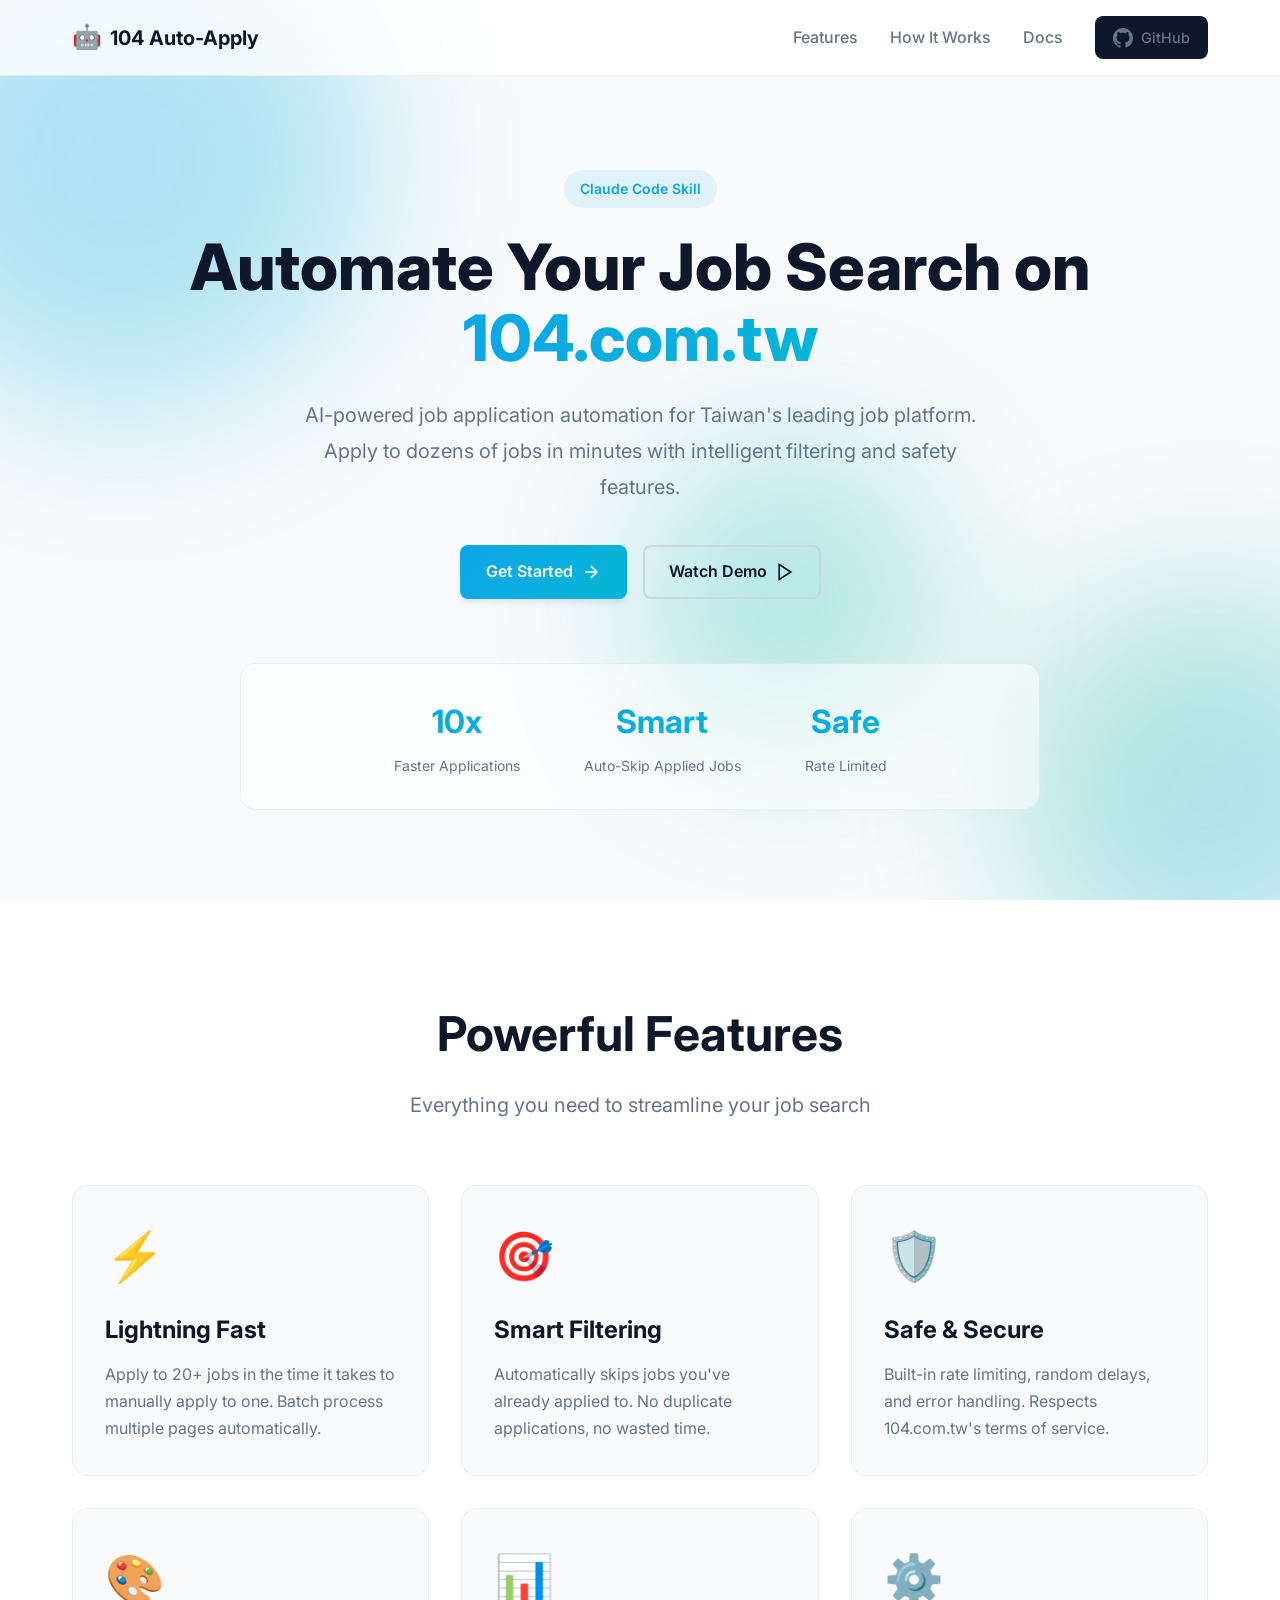
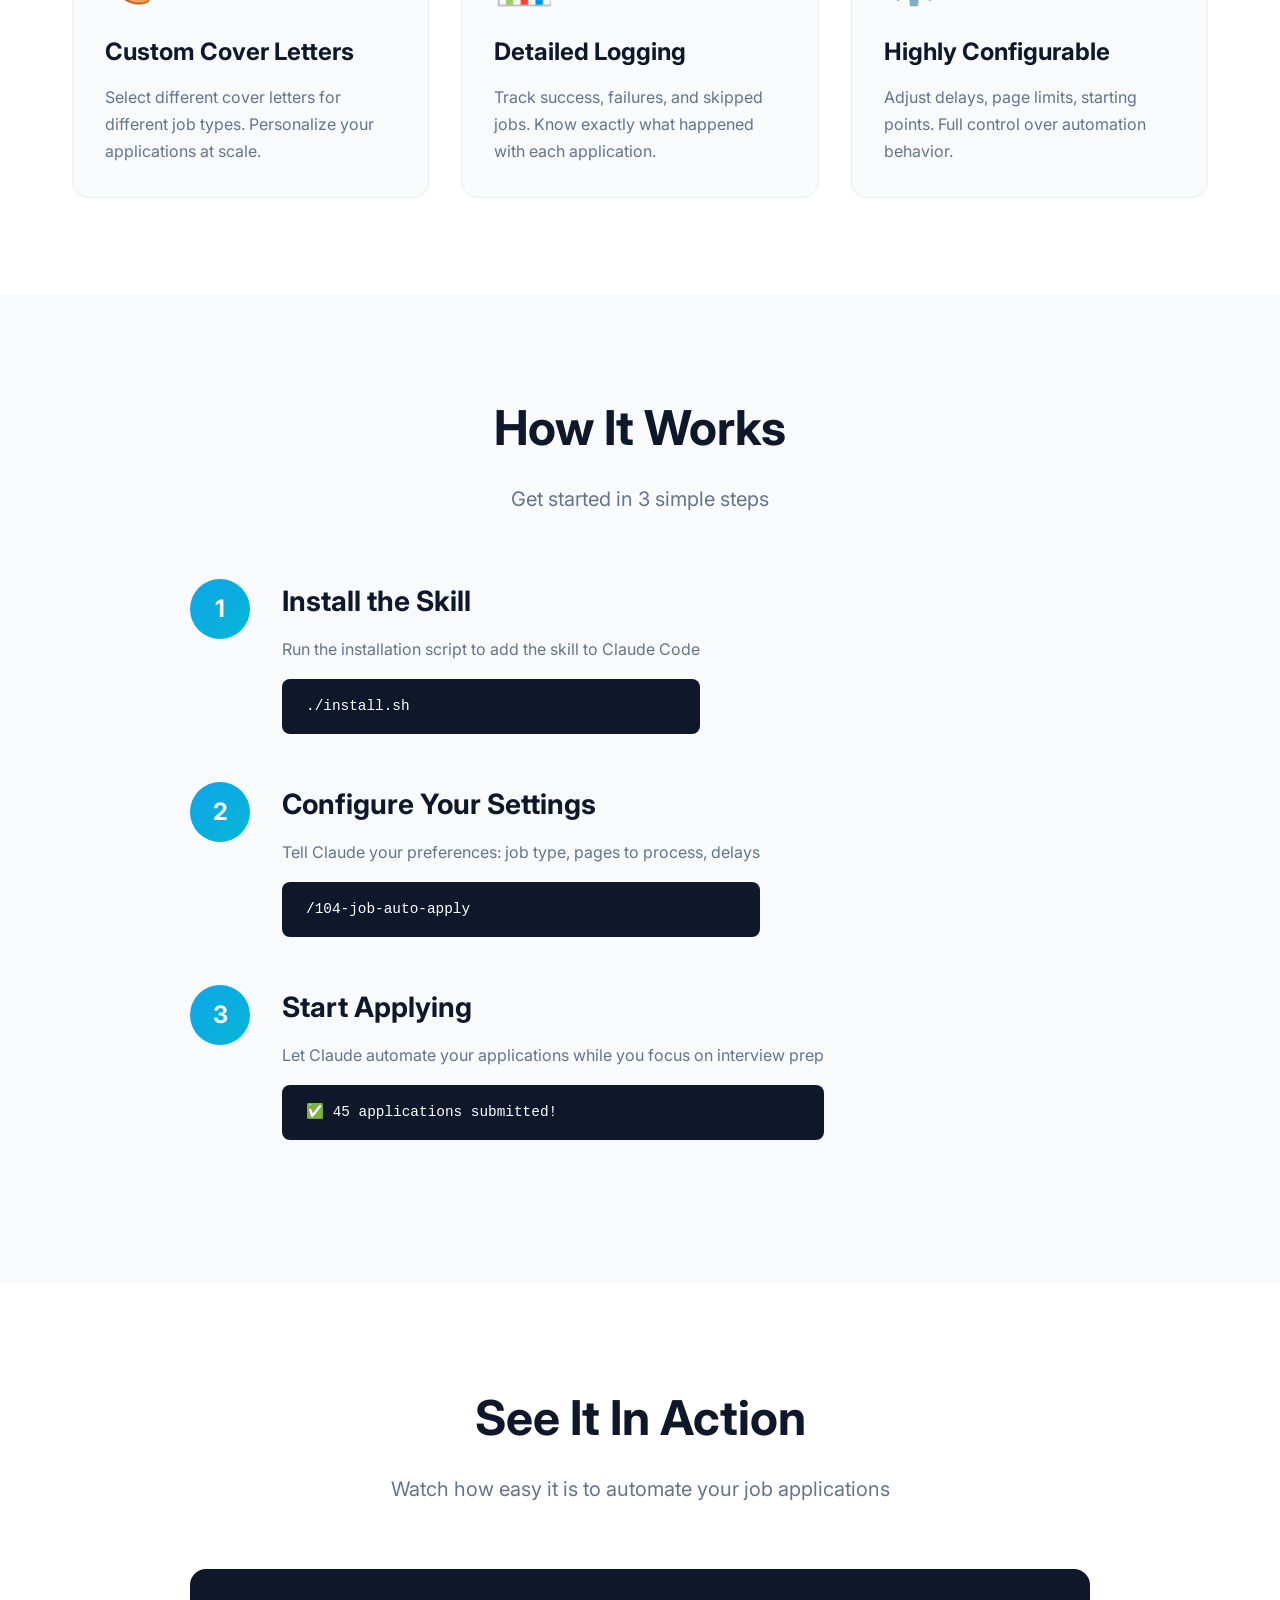
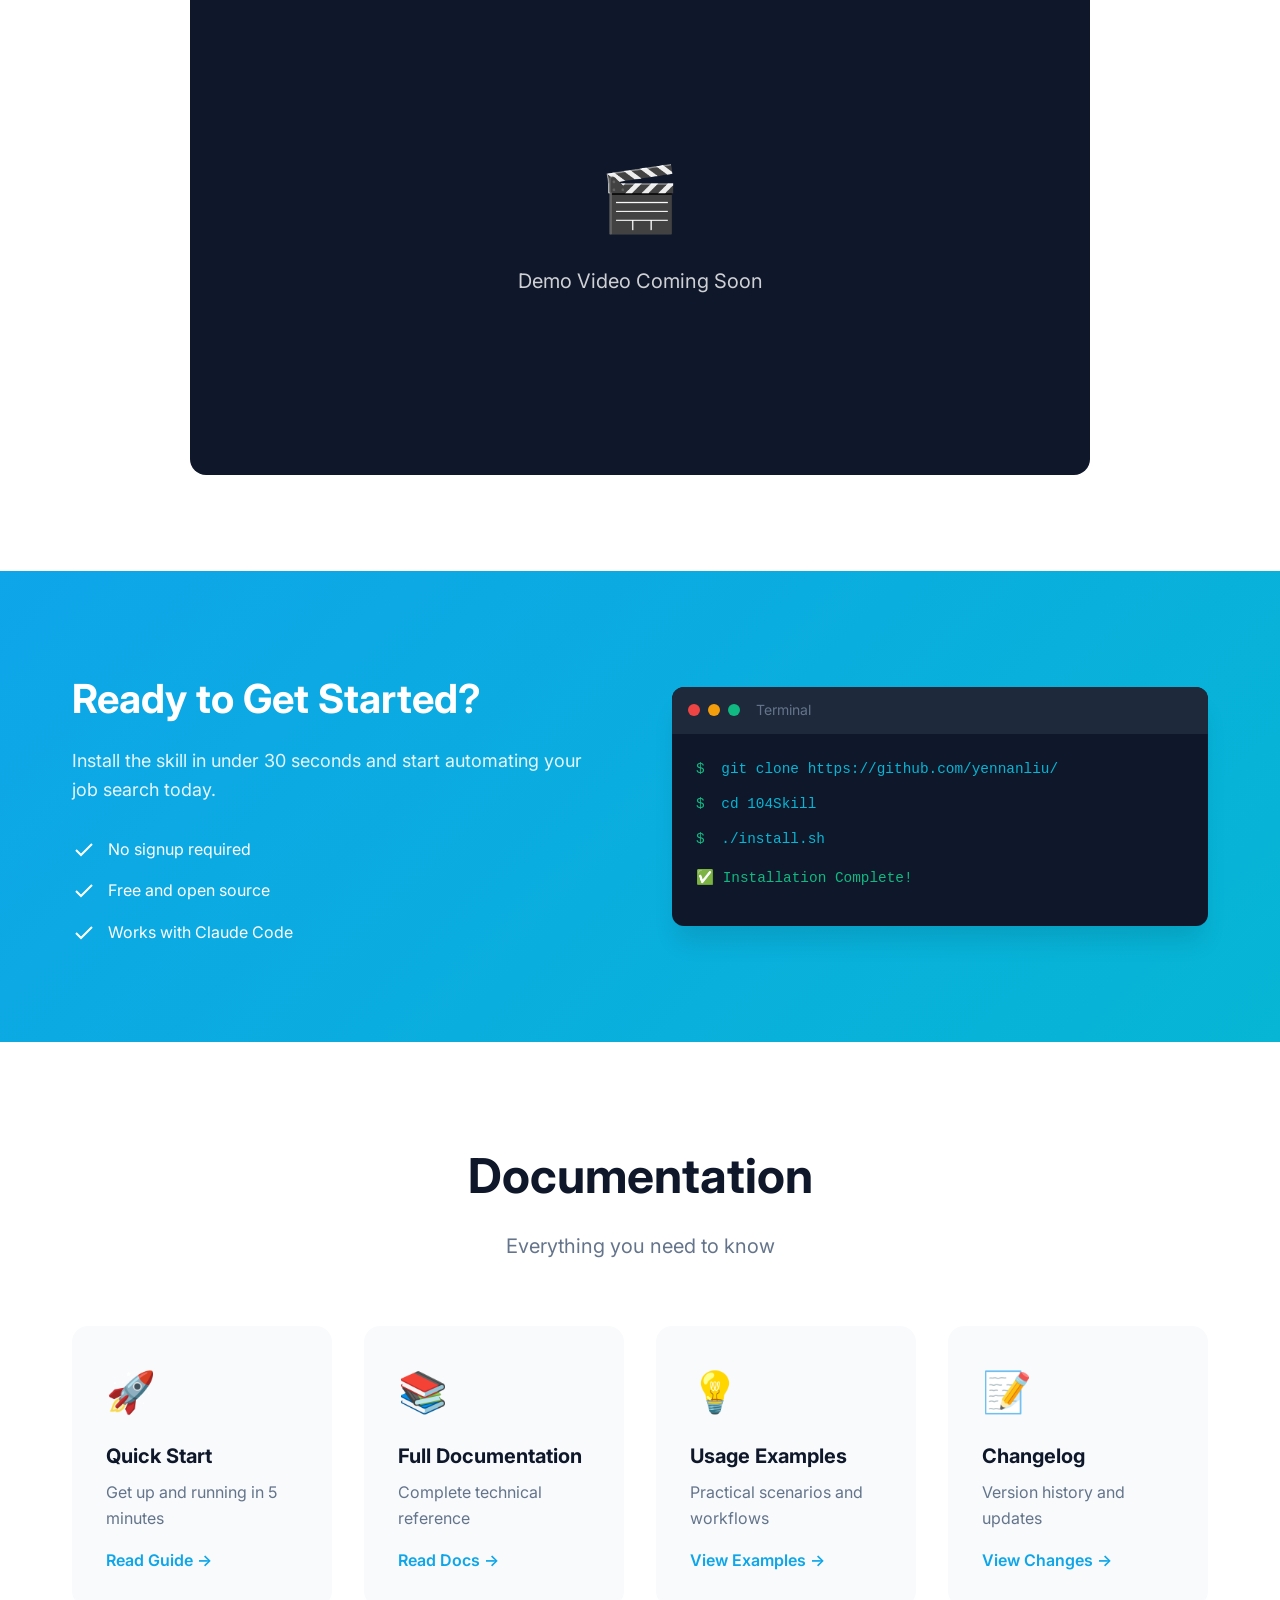
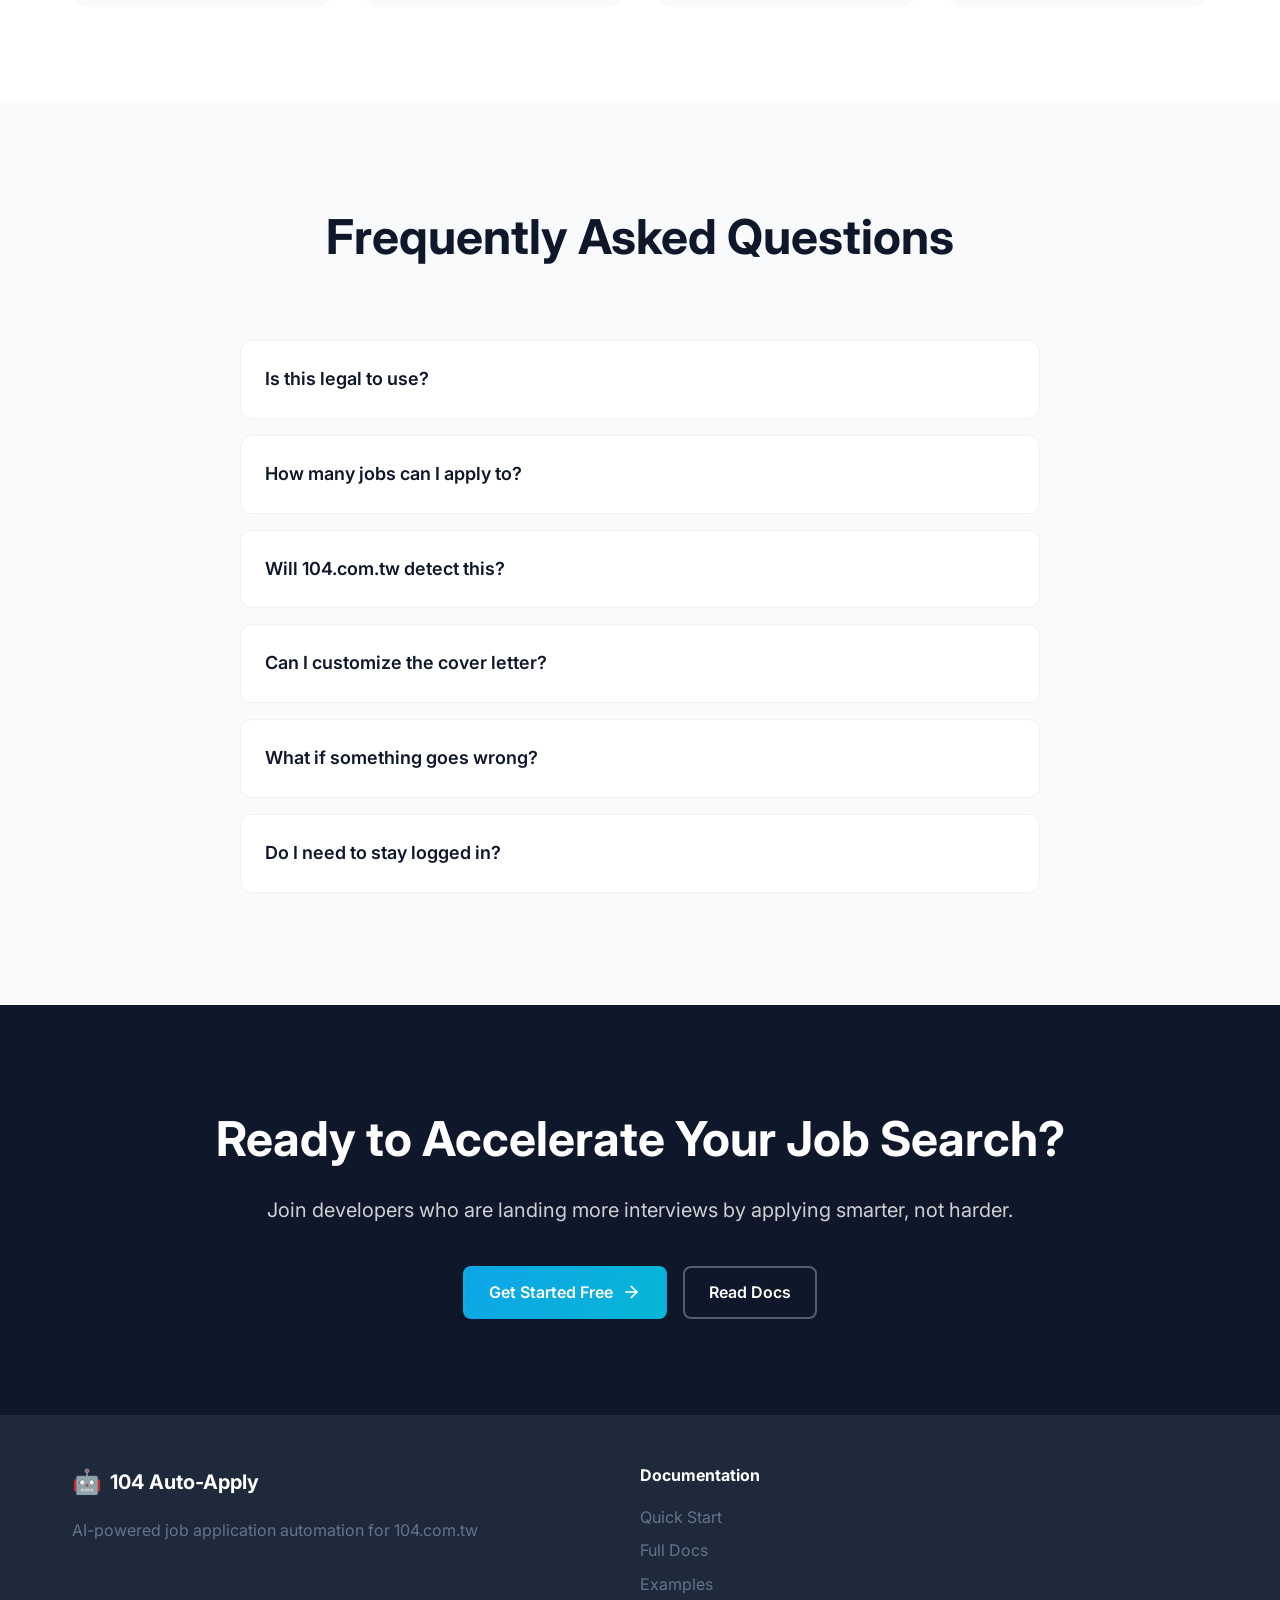
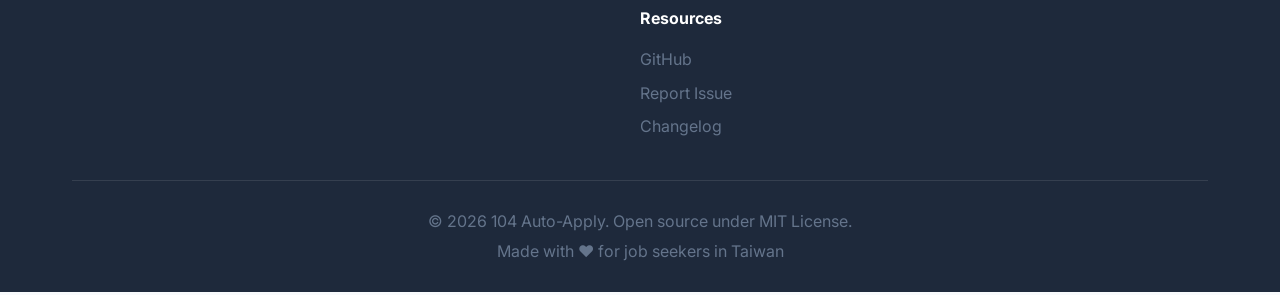
==== docs/index.html @ 990d2de6 "Add GitHub Pages site with CI/CD workflow Created modern, responsive landing page for 104Skill: - do" ====
<!DOCTYPE html>
<html lang="en">
<head>
    <meta charset="UTF-8">
    <meta name="viewport" content="width=device-width, initial-scale=1.0">
    <meta name="description" content="Automate your job applications on 104.com.tw with Claude Code AI">
    <title>104 Job Auto-Apply | Claude Code Skill</title>
    <link rel="stylesheet" href="styles.css">
    <link rel="preconnect" href="https://fonts.googleapis.com">
    <link rel="preconnect" href="https://fonts.gstatic.com" crossorigin>
    <link href="https://fonts.googleapis.com/css2?family=Inter:wght@300;400;500;600;700;800&display=swap" rel="stylesheet">
</head>
<body>
    <!-- Hero Section -->
    <header class="hero">
        <nav class="nav">
            <div class="container">
                <div class="nav-content">
                    <div class="logo">
                        <span class="logo-icon">🤖</span>
                        <span class="logo-text">104 Auto-Apply</span>
                    </div>
                    <div class="nav-links">
                        <a href="#features">Features</a>
                        <a href="#how-it-works">How It Works</a>
                        <a href="#docs">Docs</a>
                        <a href="https://github.com/yennanliu/104Skill" target="_blank" class="btn-secondary">
                            <svg width="20" height="20" viewBox="0 0 16 16" fill="currentColor">
                                <path d="M8 0C3.58 0 0 3.58 0 8c0 3.54 2.29 6.53 5.47 7.59.4.07.55-.17.55-.38 0-.19-.01-.82-.01-1.49-2.01.37-2.53-.49-2.69-.94-.09-.23-.48-.94-.82-1.13-.28-.15-.68-.52-.01-.53.63-.01 1.08.58 1.23.82.72 1.21 1.87.87 2.33.66.07-.52.28-.87.51-1.07-1.78-.2-3.64-.89-3.64-3.95 0-.87.31-1.59.82-2.15-.08-.2-.36-1.02.08-2.12 0 0 .67-.21 2.2.82.64-.18 1.32-.27 2-.27.68 0 1.36.09 2 .27 1.53-1.04 2.2-.82 2.2-.82.44 1.1.16 1.92.08 2.12.51.56.82 1.27.82 2.15 0 3.07-1.87 3.75-3.65 3.95.29.25.54.73.54 1.48 0 1.07-.01 1.93-.01 2.2 0 .21.15.46.55.38A8.013 8.013 0 0016 8c0-4.42-3.58-8-8-8z"/>
                            </svg>
                            GitHub
                        </a>
                    </div>
                </div>
            </div>
        </nav>

        <div class="container">
            <div class="hero-content">
                <div class="hero-badge">
                    <span class="badge">Claude Code Skill</span>
                </div>
                <h1 class="hero-title">
                    Automate Your Job Search on <span class="gradient-text">104.com.tw</span>
                </h1>
                <p class="hero-subtitle">
                    AI-powered job application automation for Taiwan's leading job platform.
                    Apply to dozens of jobs in minutes with intelligent filtering and safety features.
                </p>
                <div class="hero-buttons">
                    <a href="#install" class="btn-primary">
                        Get Started
                        <svg width="20" height="20" viewBox="0 0 24 24" fill="none" stroke="currentColor" stroke-width="2">
                            <path d="M5 12h14M12 5l7 7-7 7"/>
                        </svg>
                    </a>
                    <a href="#demo" class="btn-outline">
                        Watch Demo
                        <svg width="20" height="20" viewBox="0 0 24 24" fill="none" stroke="currentColor" stroke-width="2">
                            <polygon points="5 3 19 12 5 21 5 3"/>
                        </svg>
                    </a>
                </div>
                <div class="hero-stats">
                    <div class="stat">
                        <div class="stat-number">10x</div>
                        <div class="stat-label">Faster Applications</div>
                    </div>
                    <div class="stat">
                        <div class="stat-number">Smart</div>
                        <div class="stat-label">Auto-Skip Applied Jobs</div>
                    </div>
                    <div class="stat">
                        <div class="stat-number">Safe</div>
                        <div class="stat-label">Rate Limited</div>
                    </div>
                </div>
            </div>
        </div>

        <div class="hero-background">
            <div class="gradient-orb orb-1"></div>
            <div class="gradient-orb orb-2"></div>
            <div class="gradient-orb orb-3"></div>
        </div>
    </header>

    <!-- Features Section -->
    <section id="features" class="features">
        <div class="container">
            <div class="section-header">
                <h2 class="section-title">Powerful Features</h2>
                <p class="section-subtitle">Everything you need to streamline your job search</p>
            </div>

            <div class="features-grid">
                <div class="feature-card">
                    <div class="feature-icon">⚡</div>
                    <h3>Lightning Fast</h3>
                    <p>Apply to 20+ jobs in the time it takes to manually apply to one. Batch process multiple pages automatically.</p>
                </div>

                <div class="feature-card">
                    <div class="feature-icon">🎯</div>
                    <h3>Smart Filtering</h3>
                    <p>Automatically skips jobs you've already applied to. No duplicate applications, no wasted time.</p>
                </div>

                <div class="feature-card">
                    <div class="feature-icon">🛡️</div>
                    <h3>Safe & Secure</h3>
                    <p>Built-in rate limiting, random delays, and error handling. Respects 104.com.tw's terms of service.</p>
                </div>

                <div class="feature-card">
                    <div class="feature-icon">🎨</div>
                    <h3>Custom Cover Letters</h3>
                    <p>Select different cover letters for different job types. Personalize your applications at scale.</p>
                </div>

                <div class="feature-card">
                    <div class="feature-icon">📊</div>
                    <h3>Detailed Logging</h3>
                    <p>Track success, failures, and skipped jobs. Know exactly what happened with each application.</p>
                </div>

                <div class="feature-card">
                    <div class="feature-icon">⚙️</div>
                    <h3>Highly Configurable</h3>
                    <p>Adjust delays, page limits, starting points. Full control over automation behavior.</p>
                </div>
            </div>
        </div>
    </section>

    <!-- How It Works Section -->
    <section id="how-it-works" class="how-it-works">
        <div class="container">
            <div class="section-header">
                <h2 class="section-title">How It Works</h2>
                <p class="section-subtitle">Get started in 3 simple steps</p>
            </div>

            <div class="steps">
                <div class="step">
                    <div class="step-number">1</div>
                    <div class="step-content">
                        <h3>Install the Skill</h3>
                        <p>Run the installation script to add the skill to Claude Code</p>
                        <div class="code-block">
                            <code>./install.sh</code>
                        </div>
                    </div>
                </div>

                <div class="step">
                    <div class="step-number">2</div>
                    <div class="step-content">
                        <h3>Configure Your Settings</h3>
                        <p>Tell Claude your preferences: job type, pages to process, delays</p>
                        <div class="code-block">
                            <code>/104-job-auto-apply</code>
                        </div>
                    </div>
                </div>

                <div class="step">
                    <div class="step-number">3</div>
                    <div class="step-content">
                        <h3>Start Applying</h3>
                        <p>Let Claude automate your applications while you focus on interview prep</p>
                        <div class="code-block">
                            <code>✅ 45 applications submitted!</code>
                        </div>
                    </div>
                </div>
            </div>
        </div>
    </section>

    <!-- Installation Section -->
    <section id="install" class="install">
        <div class="container">
            <div class="install-content">
                <div class="install-text">
                    <h2>Ready to Get Started?</h2>
                    <p>Install the skill in under 30 seconds and start automating your job search today.</p>
                    <div class="install-features">
                        <div class="install-feature">
                            <svg width="24" height="24" viewBox="0 0 24 24" fill="none" stroke="currentColor" stroke-width="2">
                                <polyline points="20 6 9 17 4 12"/>
                            </svg>
                            <span>No signup required</span>
                        </div>
                        <div class="install-feature">
                            <svg width="24" height="24" viewBox="0 0 24 24" fill="none" stroke="currentColor" stroke-width="2">
                                <polyline points="20 6 9 17 4 12"/>
                            </svg>
                            <span>Free and open source</span>
                        </div>
                        <div class="install-feature">
                            <svg width="24" height="24" viewBox="0 0 24 24" fill="none" stroke="currentColor" stroke-width="2">
                                <polyline points="20 6 9 17 4 12"/>
                            </svg>
                            <span>Works with Claude Code</span>
                        </div>
                    </div>
                </div>
                <div class="install-code">
                    <div class="terminal">
                        <div class="terminal-header">
                            <div class="terminal-buttons">
                                <span class="terminal-button red"></span>
                                <span class="terminal-button yellow"></span>
                                <span class="terminal-button green"></span>
                            </div>
                            <div class="terminal-title">Terminal</div>
                        </div>
                        <div class="terminal-body">
                            <div class="terminal-line">
                                <span class="prompt">$</span>
                                <span class="command">git clone https://github.com/yennanliu/104Skill.git</span>
                            </div>
                            <div class="terminal-line">
                                <span class="prompt">$</span>
                                <span class="command">cd 104Skill</span>
                            </div>
                            <div class="terminal-line">
                                <span class="prompt">$</span>
                                <span class="command">./install.sh</span>
                            </div>
                            <div class="terminal-line output">
                                <span class="success">✅ Installation Complete!</span>
                            </div>
                        </div>
                    </div>
                </div>
            </div>
        </div>
    </section>

    <!-- Documentation Section -->
    <section id="docs" class="docs">
        <div class="container">
            <div class="section-header">
                <h2 class="section-title">Documentation</h2>
                <p class="section-subtitle">Everything you need to know</p>
            </div>

            <div class="docs-grid">
                <a href="https://github.com/yennanliu/104Skill/blob/main/QUICKSTART.md" class="doc-card" target="_blank">
                    <div class="doc-icon">🚀</div>
                    <h3>Quick Start</h3>
                    <p>Get up and running in 5 minutes</p>
                    <span class="doc-link">Read Guide →</span>
                </a>

                <a href="https://github.com/yennanliu/104Skill/blob/main/SKILL.md" class="doc-card" target="_blank">
                    <div class="doc-icon">📚</div>
                    <h3>Full Documentation</h3>
                    <p>Complete technical reference</p>
                    <span class="doc-link">Read Docs →</span>
                </a>

                <a href="https://github.com/yennanliu/104Skill/blob/main/USAGE_EXAMPLES.md" class="doc-card" target="_blank">
                    <div class="doc-icon">💡</div>
                    <h3>Usage Examples</h3>
                    <p>Practical scenarios and workflows</p>
                    <span class="doc-link">View Examples →</span>
                </a>

                <a href="https://github.com/yennanliu/104Skill/blob/main/CHANGELOG.md" class="doc-card" target="_blank">
                    <div class="doc-icon">📝</div>
                    <h3>Changelog</h3>
                    <p>Version history and updates</p>
                    <span class="doc-link">View Changes →</span>
                </a>
            </div>
        </div>
    </section>

    <!-- FAQ Section -->
    <section class="faq">
        <div class="container">
            <div class="section-header">
                <h2 class="section-title">Frequently Asked Questions</h2>
            </div>

            <div class="faq-list">
                <details class="faq-item">
                    <summary>Is this legal to use?</summary>
                    <p>Yes! This tool is for personal productivity and educational purposes. Always use it responsibly and only apply to jobs you're genuinely interested in and qualified for.</p>
                </details>

                <details class="faq-item">
                    <summary>How many jobs can I apply to?</summary>
                    <p>We recommend applying to 10-20 jobs per session. Quality is more important than quantity. The skill includes safety features like rate limiting and delays.</p>
                </details>

                <details class="faq-item">
                    <summary>Will 104.com.tw detect this?</summary>
                    <p>The skill uses random delays (2-4 seconds by default) and respects rate limits. It mimics human behavior to avoid detection. However, always use responsibly.</p>
                </details>

                <details class="faq-item">
                    <summary>Can I customize the cover letter?</summary>
                    <p>Yes! You can specify different cover letters for different job types. Just configure the coverLetter option when running the skill.</p>
                </details>

                <details class="faq-item">
                    <summary>What if something goes wrong?</summary>
                    <p>The skill has built-in error handling. If a job application fails, it logs the error and continues with the next job. You can review the logs to see what happened.</p>
                </details>

                <details class="faq-item">
                    <summary>Do I need to stay logged in?</summary>
                    <p>Yes, you need to be logged in to 104.com.tw before running the automation. Keep your browser open during the process.</p>
                </details>
            </div>
        </div>
    </section>

    <!-- CTA Section -->
    <section class="cta">
        <div class="container">
            <div class="cta-content">
                <h2>Ready to Accelerate Your Job Search?</h2>
                <p>Join developers who are landing more interviews by applying smarter, not harder.</p>
                <div class="cta-buttons">
                    <a href="https://github.com/yennanliu/104Skill" class="btn-primary">
                        Get Started Free
                        <svg width="20" height="20" viewBox="0 0 24 24" fill="none" stroke="currentColor" stroke-width="2">
                            <path d="M5 12h14M12 5l7 7-7 7"/>
                        </svg>
                    </a>
                    <a href="https://github.com/yennanliu/104Skill/blob/main/QUICKSTART.md" class="btn-outline-light">
                        Read Docs
                    </a>
                </div>
            </div>
        </div>
    </section>

    <!-- Footer -->
    <footer class="footer">
        <div class="container">
            <div class="footer-content">
                <div class="footer-left">
                    <div class="footer-logo">
                        <span class="logo-icon">🤖</span>
                        <span class="logo-text">104 Auto-Apply</span>
                    </div>
                    <p class="footer-description">
                        AI-powered job application automation for 104.com.tw
                    </p>
                </div>
                <div class="footer-links">
                    <div class="footer-column">
                        <h4>Documentation</h4>
                        <a href="https://github.com/yennanliu/104Skill/blob/main/QUICKSTART.md">Quick Start</a>
                        <a href="https://github.com/yennanliu/104Skill/blob/main/SKILL.md">Full Docs</a>
                        <a href="https://github.com/yennanliu/104Skill/blob/main/USAGE_EXAMPLES.md">Examples</a>
                    </div>
                    <div class="footer-column">
                        <h4>Resources</h4>
                        <a href="https://github.com/yennanliu/104Skill">GitHub</a>
                        <a href="https://github.com/yennanliu/104Skill/issues">Report Issue</a>
                        <a href="https://github.com/yennanliu/104Skill/blob/main/CHANGELOG.md">Changelog</a>
                    </div>
                </div>
            </div>
            <div class="footer-bottom">
                <p>&copy; 2026 104 Auto-Apply. Open source under MIT License.</p>
                <p>Made with ❤️ for job seekers in Taiwan</p>
            </div>
        </div>
    </footer>

    <script src="script.js"></script>
</body>
</html>
---- docs/styles.css ----
/* Reset and Base Styles */
* {
    margin: 0;
    padding: 0;
    box-sizing: border-box;
}

:root {
    /* Modern Color Palette - Blue/Green/Teal (NO PURPLE) */
    --primary: #0EA5E9;
    --primary-dark: #0284C7;
    --secondary: #10B981;
    --accent: #06B6D4;
    --dark: #0F172A;
    --dark-lighter: #1E293B;
    --gray: #64748B;
    --gray-light: #CBD5E1;
    --white: #FFFFFF;
    --background: #F8FAFC;

    /* Gradients */
    --gradient-primary: linear-gradient(135deg, #0EA5E9 0%, #06B6D4 100%);
    --gradient-secondary: linear-gradient(135deg, #10B981 0%, #0EA5E9 100%);
    --gradient-accent: linear-gradient(135deg, #06B6D4 0%, #10B981 100%);

    /* Shadows */
    --shadow-sm: 0 1px 2px 0 rgba(0, 0, 0, 0.05);
    --shadow-md: 0 4px 6px -1px rgba(0, 0, 0, 0.1);
    --shadow-lg: 0 10px 15px -3px rgba(0, 0, 0, 0.1);
    --shadow-xl: 0 20px 25px -5px rgba(0, 0, 0, 0.1);

    /* Typography */
    --font-primary: 'Inter', -apple-system, BlinkMacSystemFont, 'Segoe UI', sans-serif;
}

body {
    font-family: var(--font-primary);
    background: var(--background);
    color: var(--dark);
    line-height: 1.6;
    overflow-x: hidden;
}

.container {
    max-width: 1200px;
    margin: 0 auto;
    padding: 0 2rem;
}

/* Navigation */
.nav {
    position: fixed;
    top: 0;
    left: 0;
    right: 0;
    z-index: 1000;
    background: rgba(255, 255, 255, 0.8);
    backdrop-filter: blur(10px);
    border-bottom: 1px solid rgba(0, 0, 0, 0.05);
    transition: all 0.3s ease;
}

.nav-content {
    display: flex;
    justify-content: space-between;
    align-items: center;
    padding: 1rem 0;
}

.logo {
    display: flex;
    align-items: center;
    gap: 0.5rem;
    font-weight: 700;
    font-size: 1.25rem;
    color: var(--dark);
}

.logo-icon {
    font-size: 1.5rem;
}

.nav-links {
    display: flex;
    gap: 2rem;
    align-items: center;
}

.nav-links a {
    text-decoration: none;
    color: var(--gray);
    font-weight: 500;
    transition: color 0.3s ease;
}

.nav-links a:hover {
    color: var(--primary);
}

/* Buttons */
.btn-primary,
.btn-secondary,
.btn-outline,
.btn-outline-light {
    display: inline-flex;
    align-items: center;
    gap: 0.5rem;
    padding: 0.75rem 1.5rem;
    border-radius: 0.5rem;
    font-weight: 600;
    text-decoration: none;
    transition: all 0.3s ease;
    cursor: pointer;
    border: 2px solid transparent;
}

.btn-primary {
    background: var(--gradient-primary);
    color: var(--white);
    box-shadow: var(--shadow-md);
}

.btn-primary:hover {
    transform: translateY(-2px);
    box-shadow: var(--shadow-lg);
}

.btn-secondary {
    background: var(--dark);
    color: var(--white);
    font-size: 0.9rem;
    padding: 0.5rem 1rem;
}

.btn-secondary:hover {
    background: var(--dark-lighter);
}

.btn-outline {
    background: transparent;
    color: var(--dark);
    border: 2px solid var(--gray-light);
}

.btn-outline:hover {
    background: var(--dark);
    color: var(--white);
    border-color: var(--dark);
}

.btn-outline-light {
    background: transparent;
    color: var(--white);
    border: 2px solid rgba(255, 255, 255, 0.3);
}

.btn-outline-light:hover {
    background: var(--white);
    color: var(--primary);
    border-color: var(--white);
}

/* Hero Section */
.hero {
    position: relative;
    min-height: 100vh;
    display: flex;
    flex-direction: column;
    justify-content: center;
    padding-top: 5rem;
    overflow: hidden;
}

.hero-content {
    position: relative;
    z-index: 10;
    text-align: center;
    padding: 4rem 0;
}

.hero-badge {
    margin-bottom: 1.5rem;
}

.badge {
    display: inline-block;
    padding: 0.5rem 1rem;
    background: rgba(14, 165, 233, 0.1);
    color: var(--primary);
    border-radius: 2rem;
    font-size: 0.875rem;
    font-weight: 600;
}

.hero-title {
    font-size: 4rem;
    font-weight: 800;
    line-height: 1.1;
    margin-bottom: 1.5rem;
    color: var(--dark);
}

.gradient-text {
    background: var(--gradient-primary);
    -webkit-background-clip: text;
    -webkit-text-fill-color: transparent;
    background-clip: text;
}

.hero-subtitle {
    font-size: 1.25rem;
    color: var(--gray);
    max-width: 700px;
    margin: 0 auto 2.5rem;
    line-height: 1.8;
}

.hero-buttons {
    display: flex;
    gap: 1rem;
    justify-content: center;
    margin-bottom: 4rem;
}

.hero-stats {
    display: flex;
    gap: 4rem;
    justify-content: center;
    padding: 2rem;
    background: rgba(255, 255, 255, 0.5);
    backdrop-filter: blur(10px);
    border-radius: 1rem;
    border: 1px solid rgba(0, 0, 0, 0.05);
    max-width: 800px;
    margin: 0 auto;
}

.stat {
    text-align: center;
}

.stat-number {
    font-size: 2rem;
    font-weight: 700;
    background: var(--gradient-primary);
    -webkit-background-clip: text;
    -webkit-text-fill-color: transparent;
    background-clip: text;
}

.stat-label {
    font-size: 0.875rem;
    color: var(--gray);
    margin-top: 0.5rem;
}

/* Animated Background */
.hero-background {
    position: absolute;
    top: 0;
    left: 0;
    right: 0;
    bottom: 0;
    overflow: hidden;
    z-index: 0;
}

.gradient-orb {
    position: absolute;
    border-radius: 50%;
    filter: blur(80px);
    opacity: 0.3;
    animation: float 20s infinite ease-in-out;
}

.orb-1 {
    width: 500px;
    height: 500px;
    background: var(--gradient-primary);
    top: -10%;
    left: -10%;
    animation-delay: 0s;
}

.orb-2 {
    width: 400px;
    height: 400px;
    background: var(--gradient-secondary);
    bottom: -10%;
    right: -10%;
    animation-delay: -7s;
}

.orb-3 {
    width: 300px;
    height: 300px;
    background: var(--gradient-accent);
    top: 50%;
    left: 50%;
    animation-delay: -14s;
}

@keyframes float {
    0%, 100% {
        transform: translate(0, 0) scale(1);
    }
    33% {
        transform: translate(30px, -30px) scale(1.1);
    }
    66% {
        transform: translate(-20px, 20px) scale(0.9);
    }
}

/* Section Styles */
section {
    padding: 6rem 0;
}

.section-header {
    text-align: center;
    margin-bottom: 4rem;
}

.section-title {
    font-size: 3rem;
    font-weight: 700;
    margin-bottom: 1rem;
    color: var(--dark);
}

.section-subtitle {
    font-size: 1.25rem;
    color: var(--gray);
}

/* Features Section */
.features {
    background: var(--white);
}

.features-grid {
    display: grid;
    grid-template-columns: repeat(auto-fit, minmax(300px, 1fr));
    gap: 2rem;
}

.feature-card {
    padding: 2rem;
    background: var(--background);
    border-radius: 1rem;
    border: 1px solid rgba(0, 0, 0, 0.05);
    transition: all 0.3s ease;
}

.feature-card:hover {
    transform: translateY(-5px);
    box-shadow: var(--shadow-lg);
    border-color: var(--primary);
}

.feature-icon {
    font-size: 3rem;
    margin-bottom: 1rem;
}

.feature-card h3 {
    font-size: 1.5rem;
    margin-bottom: 0.75rem;
    color: var(--dark);
}

.feature-card p {
    color: var(--gray);
    line-height: 1.7;
}

/* How It Works Section */
.steps {
    max-width: 900px;
    margin: 0 auto;
}

.step {
    display: flex;
    gap: 2rem;
    margin-bottom: 3rem;
    align-items: flex-start;
}

.step-number {
    flex-shrink: 0;
    width: 60px;
    height: 60px;
    background: var(--gradient-primary);
    color: var(--white);
    border-radius: 50%;
    display: flex;
    align-items: center;
    justify-content: center;
    font-size: 1.5rem;
    font-weight: 700;
}

.step-content h3 {
    font-size: 1.75rem;
    margin-bottom: 0.75rem;
    color: var(--dark);
}

.step-content p {
    color: var(--gray);
    margin-bottom: 1rem;
    line-height: 1.7;
}

.code-block {
    background: var(--dark);
    color: var(--white);
    padding: 1rem 1.5rem;
    border-radius: 0.5rem;
    font-family: 'Monaco', 'Courier New', monospace;
    font-size: 0.9rem;
}

/* Installation Section */
.install {
    background: var(--gradient-primary);
    color: var(--white);
}

.install-content {
    display: grid;
    grid-template-columns: 1fr 1fr;
    gap: 4rem;
    align-items: center;
}

.install-text h2 {
    font-size: 2.5rem;
    margin-bottom: 1rem;
}

.install-text p {
    font-size: 1.125rem;
    opacity: 0.9;
    margin-bottom: 2rem;
}

.install-features {
    display: flex;
    flex-direction: column;
    gap: 1rem;
}

.install-feature {
    display: flex;
    align-items: center;
    gap: 0.75rem;
}

.install-feature svg {
    flex-shrink: 0;
}

/* Terminal */
.terminal {
    background: var(--dark);
    border-radius: 0.75rem;
    overflow: hidden;
    box-shadow: var(--shadow-xl);
}

.terminal-header {
    background: var(--dark-lighter);
    padding: 0.75rem 1rem;
    display: flex;
    align-items: center;
    gap: 1rem;
}

.terminal-buttons {
    display: flex;
    gap: 0.5rem;
}

.terminal-button {
    width: 12px;
    height: 12px;
    border-radius: 50%;
}

.terminal-button.red {
    background: #EF4444;
}

.terminal-button.yellow {
    background: #F59E0B;
}

.terminal-button.green {
    background: #10B981;
}

.terminal-title {
    font-size: 0.875rem;
    color: var(--gray);
}

.terminal-body {
    padding: 1.5rem;
    font-family: 'Monaco', 'Courier New', monospace;
    font-size: 0.9rem;
}

.terminal-line {
    margin-bottom: 0.75rem;
    color: var(--white);
}

.prompt {
    color: var(--secondary);
    margin-right: 0.5rem;
}

.command {
    color: var(--accent);
}

.output {
    margin-top: 1rem;
}

.success {
    color: var(--secondary);
}

/* Documentation Section */
.docs {
    background: var(--white);
}

.docs-grid {
    display: grid;
    grid-template-columns: repeat(auto-fit, minmax(250px, 1fr));
    gap: 2rem;
}

.doc-card {
    padding: 2rem;
    background: var(--background);
    border-radius: 1rem;
    border: 2px solid transparent;
    text-decoration: none;
    transition: all 0.3s ease;
    display: block;
}

.doc-card:hover {
    border-color: var(--primary);
    transform: translateY(-5px);
    box-shadow: var(--shadow-lg);
}

.doc-icon {
    font-size: 2.5rem;
    margin-bottom: 1rem;
}

.doc-card h3 {
    font-size: 1.25rem;
    color: var(--dark);
    margin-bottom: 0.5rem;
}

.doc-card p {
    color: var(--gray);
    margin-bottom: 1rem;
}

.doc-link {
    color: var(--primary);
    font-weight: 600;
}

/* FAQ Section */
.faq-list {
    max-width: 800px;
    margin: 0 auto;
}

.faq-item {
    background: var(--white);
    border: 1px solid rgba(0, 0, 0, 0.05);
    border-radius: 0.75rem;
    margin-bottom: 1rem;
    overflow: hidden;
}

.faq-item summary {
    padding: 1.5rem;
    font-size: 1.125rem;
    font-weight: 600;
    cursor: pointer;
    list-style: none;
    transition: background 0.3s ease;
}

.faq-item summary:hover {
    background: var(--background);
}

.faq-item summary::-webkit-details-marker {
    display: none;
}

.faq-item p {
    padding: 0 1.5rem 1.5rem;
    color: var(--gray);
    line-height: 1.7;
}

/* CTA Section */
.cta {
    background: var(--dark);
    color: var(--white);
    text-align: center;
}

.cta-content h2 {
    font-size: 3rem;
    margin-bottom: 1rem;
}

.cta-content p {
    font-size: 1.25rem;
    opacity: 0.8;
    margin-bottom: 2.5rem;
}

.cta-buttons {
    display: flex;
    gap: 1rem;
    justify-content: center;
}

/* Footer */
.footer {
    background: var(--dark-lighter);
    color: var(--white);
    padding: 3rem 0 1.5rem;
}

.footer-content {
    display: grid;
    grid-template-columns: 2fr 1fr 1fr;
    gap: 4rem;
    margin-bottom: 2rem;
}

.footer-logo {
    display: flex;
    align-items: center;
    gap: 0.5rem;
    font-weight: 700;
    font-size: 1.25rem;
    margin-bottom: 1rem;
}

.footer-description {
    color: var(--gray);
}

.footer-column h4 {
    margin-bottom: 1rem;
    font-size: 1rem;
}

.footer-column a {
    display: block;
    color: var(--gray);
    text-decoration: none;
    margin-bottom: 0.5rem;
    transition: color 0.3s ease;
}

.footer-column a:hover {
    color: var(--white);
}

.footer-bottom {
    border-top: 1px solid rgba(255, 255, 255, 0.1);
    padding-top: 1.5rem;
    text-align: center;
    color: var(--gray);
}

.footer-bottom p {
    margin: 0.25rem 0;
}

/* Responsive Design */
@media (max-width: 768px) {
    .hero-title {
        font-size: 2.5rem;
    }

    .hero-subtitle {
        font-size: 1rem;
    }

    .hero-buttons {
        flex-direction: column;
    }

    .hero-stats {
        flex-direction: column;
        gap: 2rem;
    }

    .nav-links {
        display: none;
    }

    .install-content {
        grid-template-columns: 1fr;
    }

    .footer-content {
        grid-template-columns: 1fr;
        gap: 2rem;
    }

    .section-title {
        font-size: 2rem;
    }

    .cta-content h2 {
        font-size: 2rem;
    }

    .cta-buttons {
        flex-direction: column;
    }
}
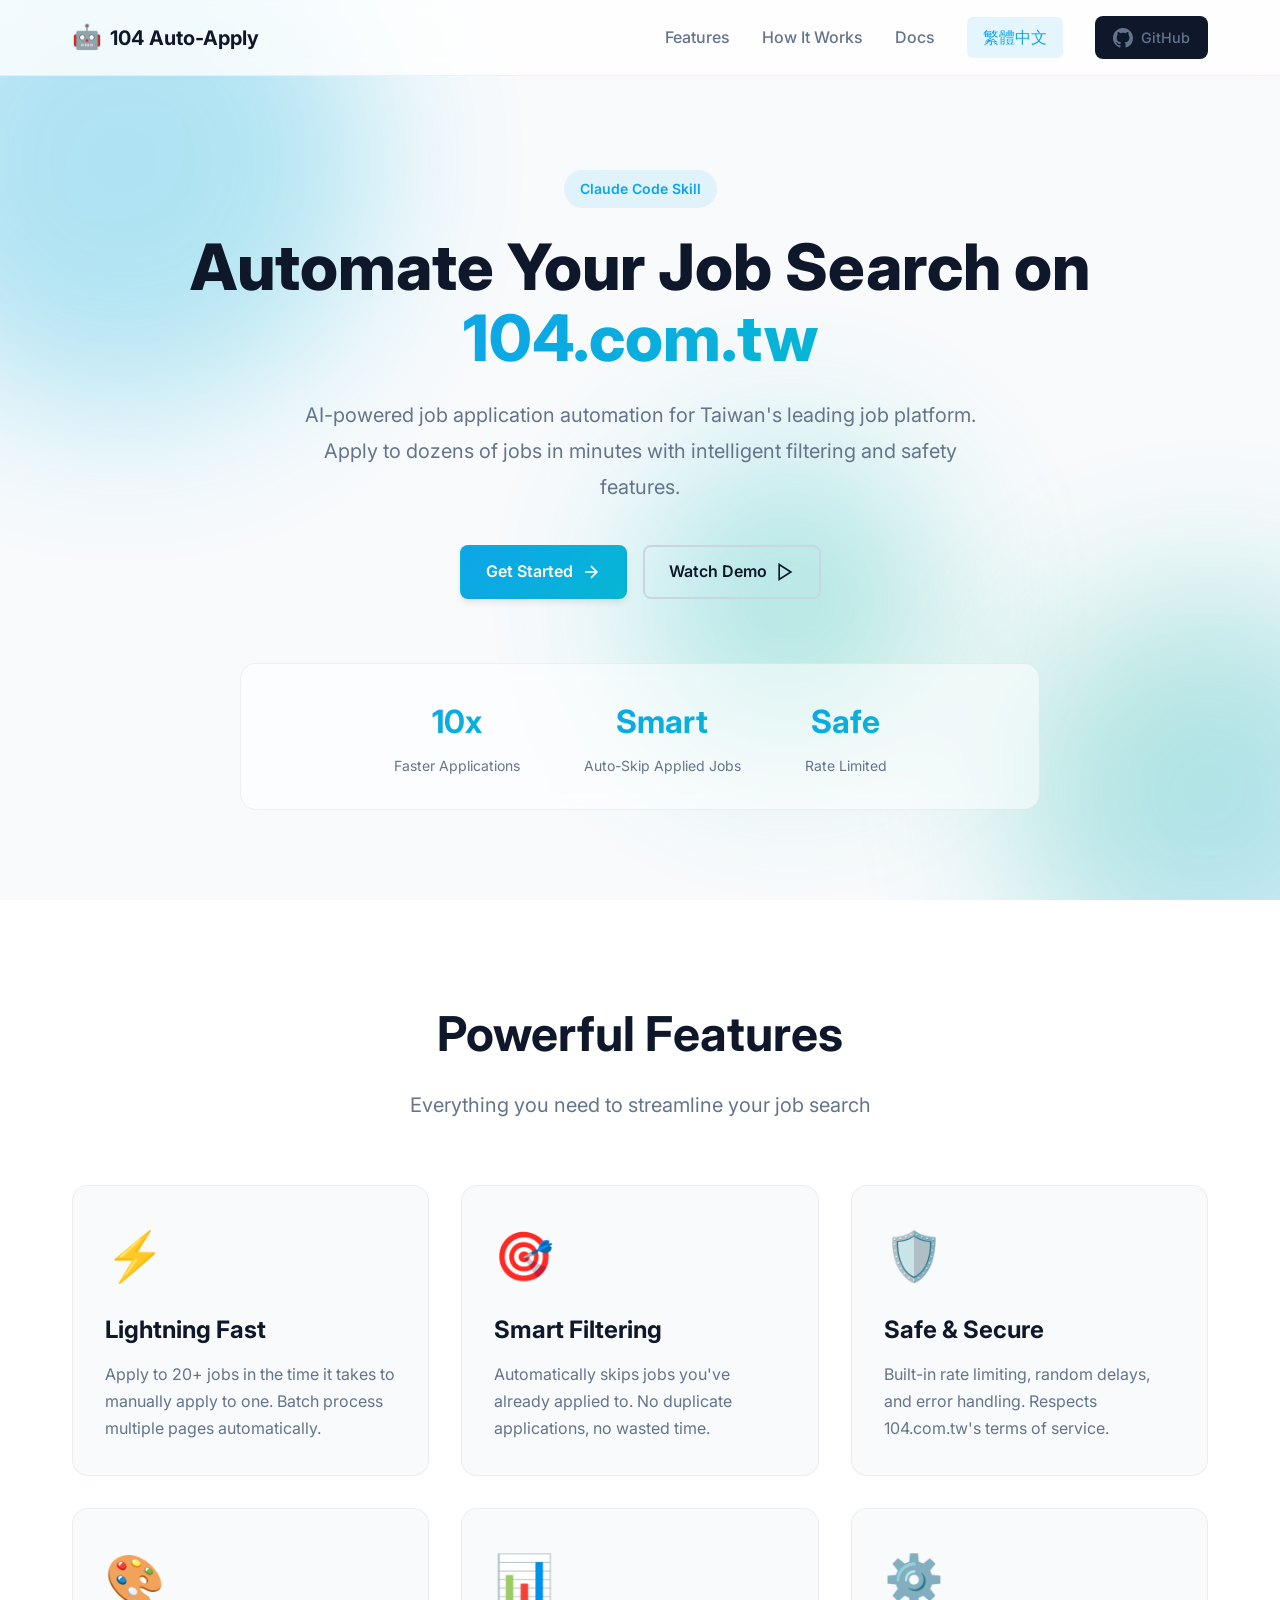
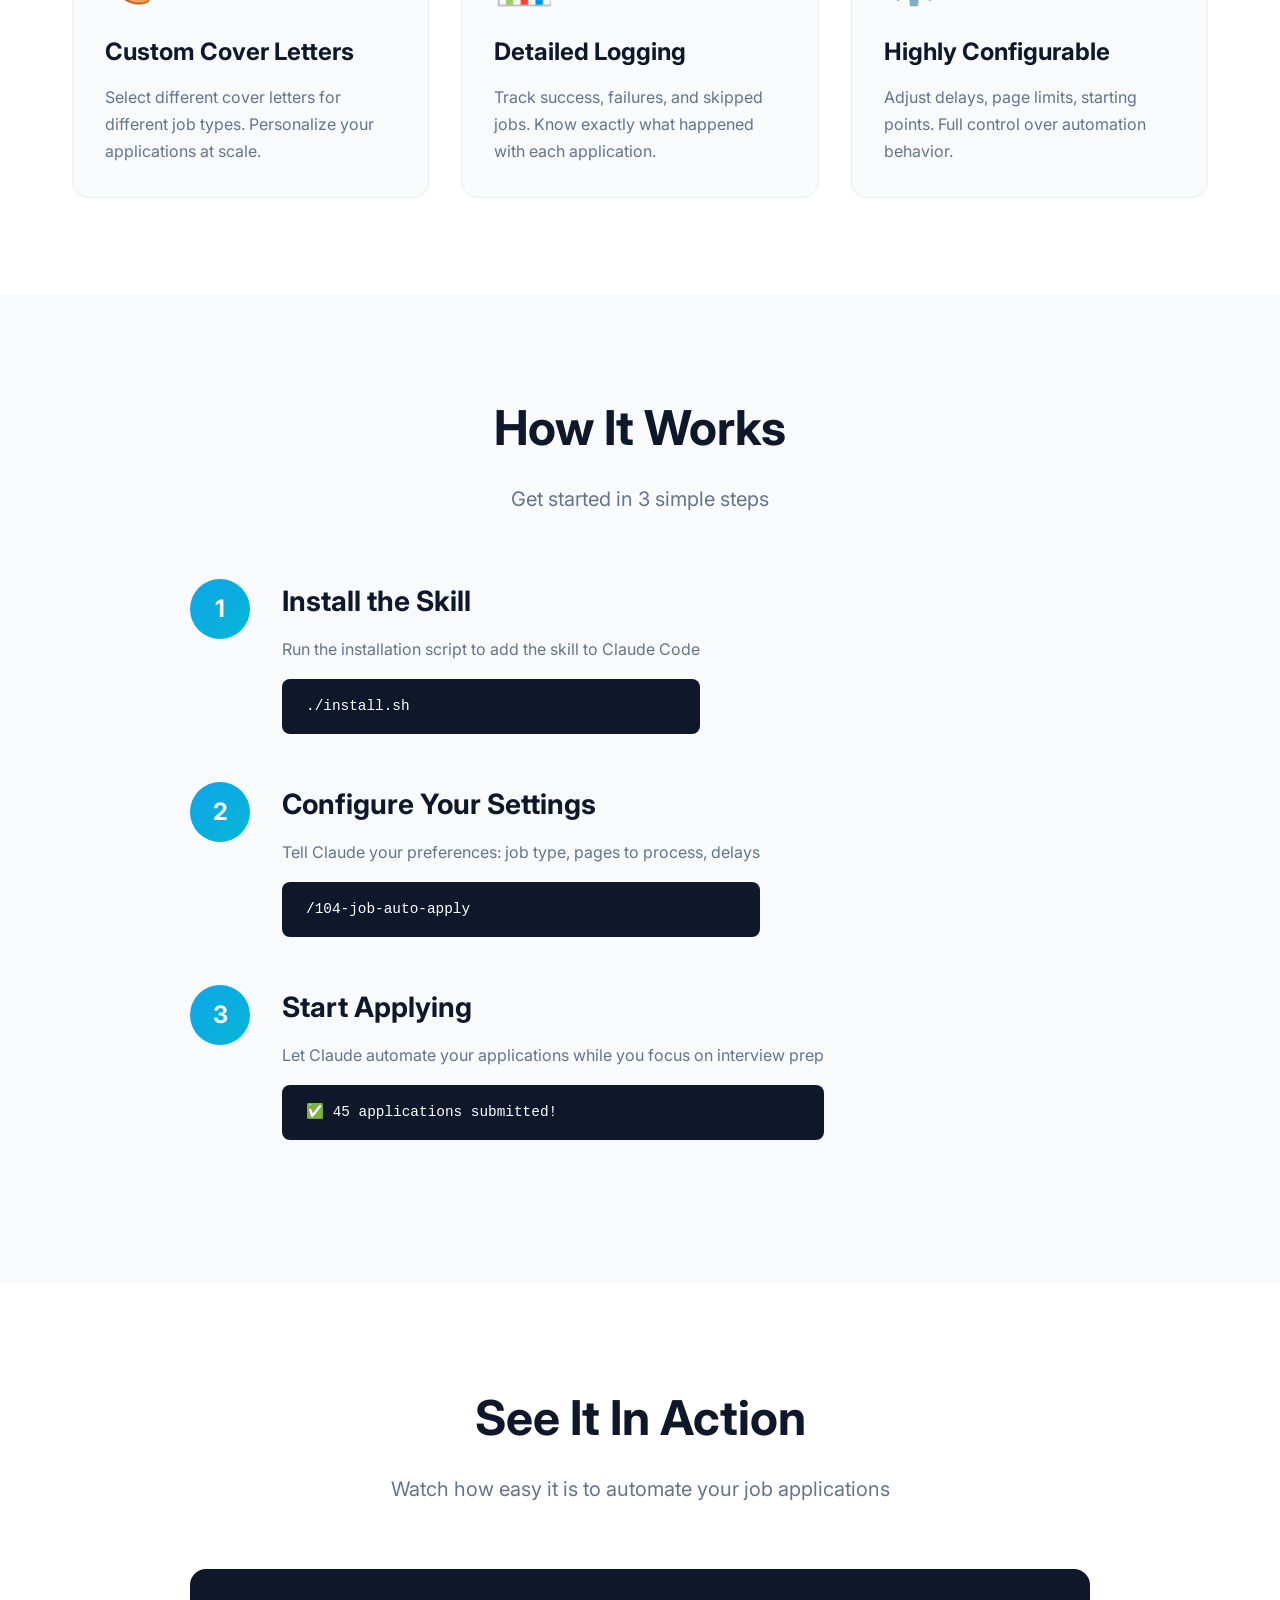
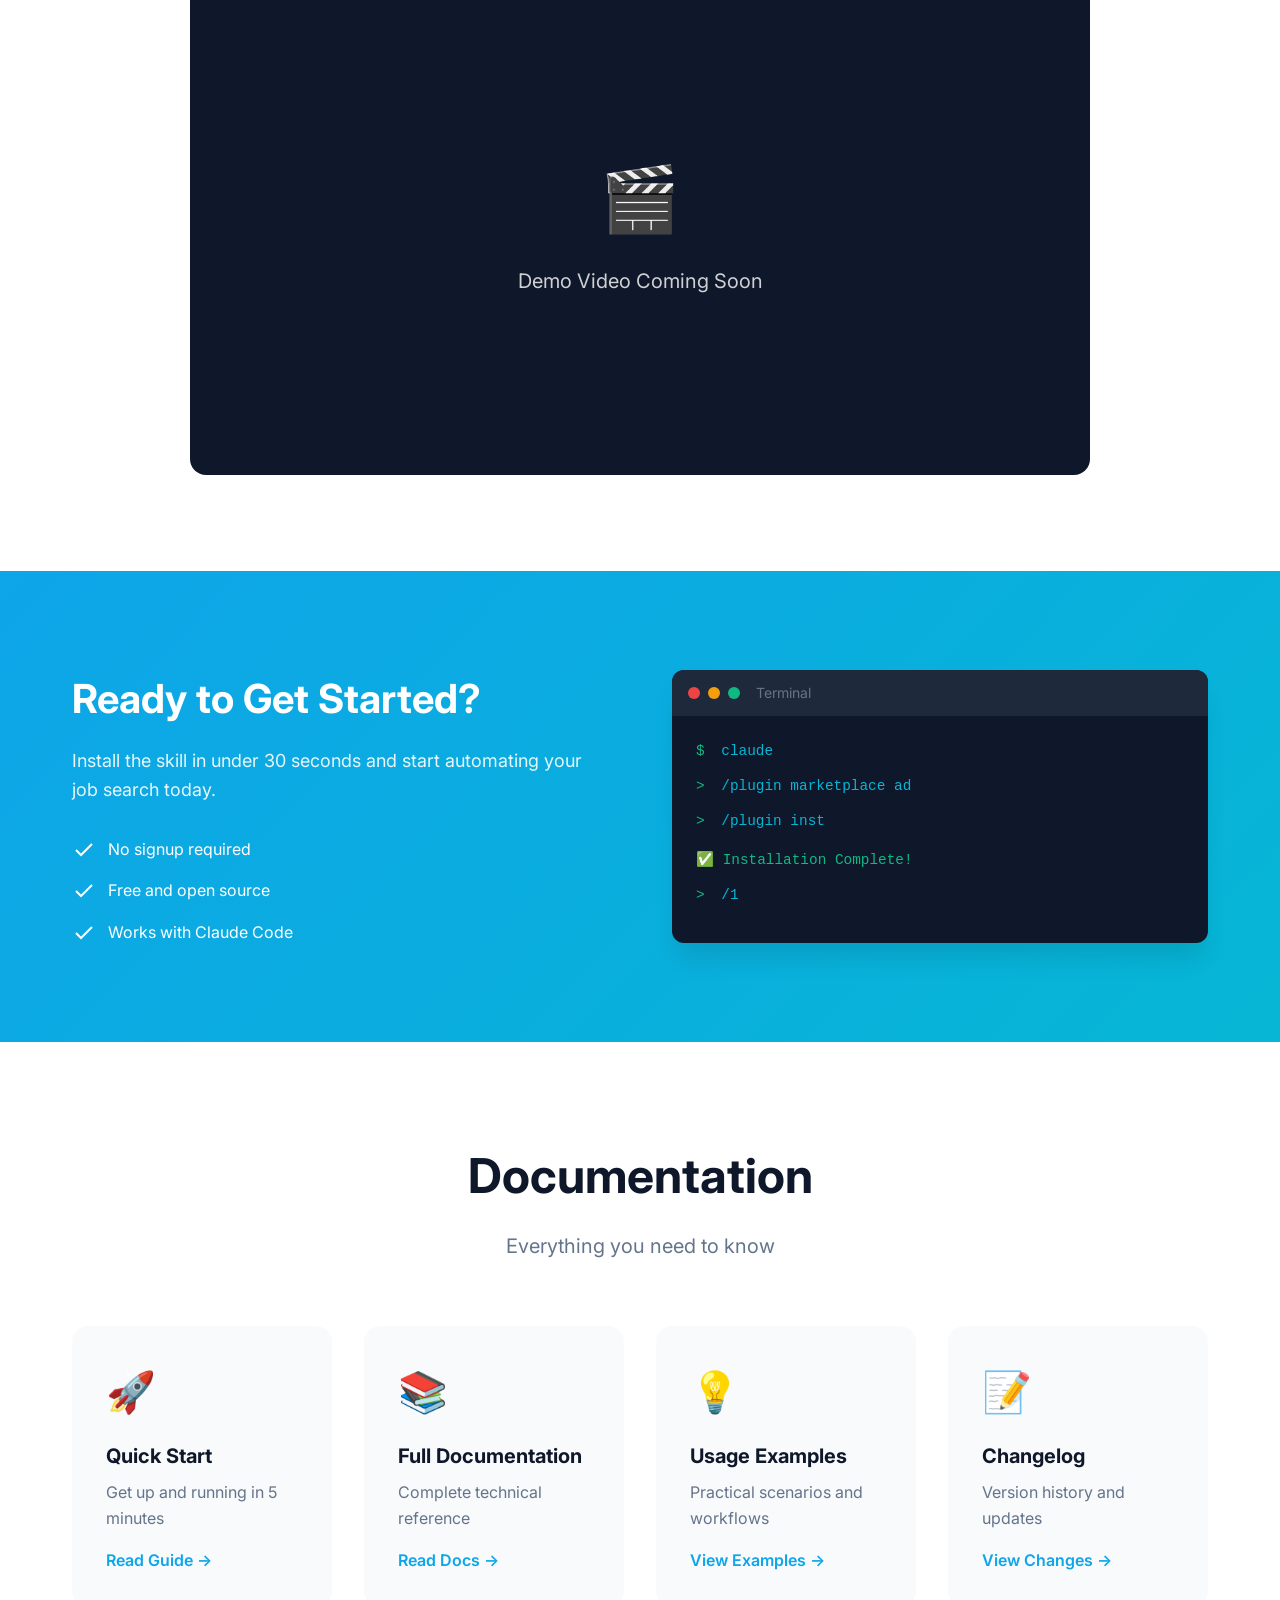
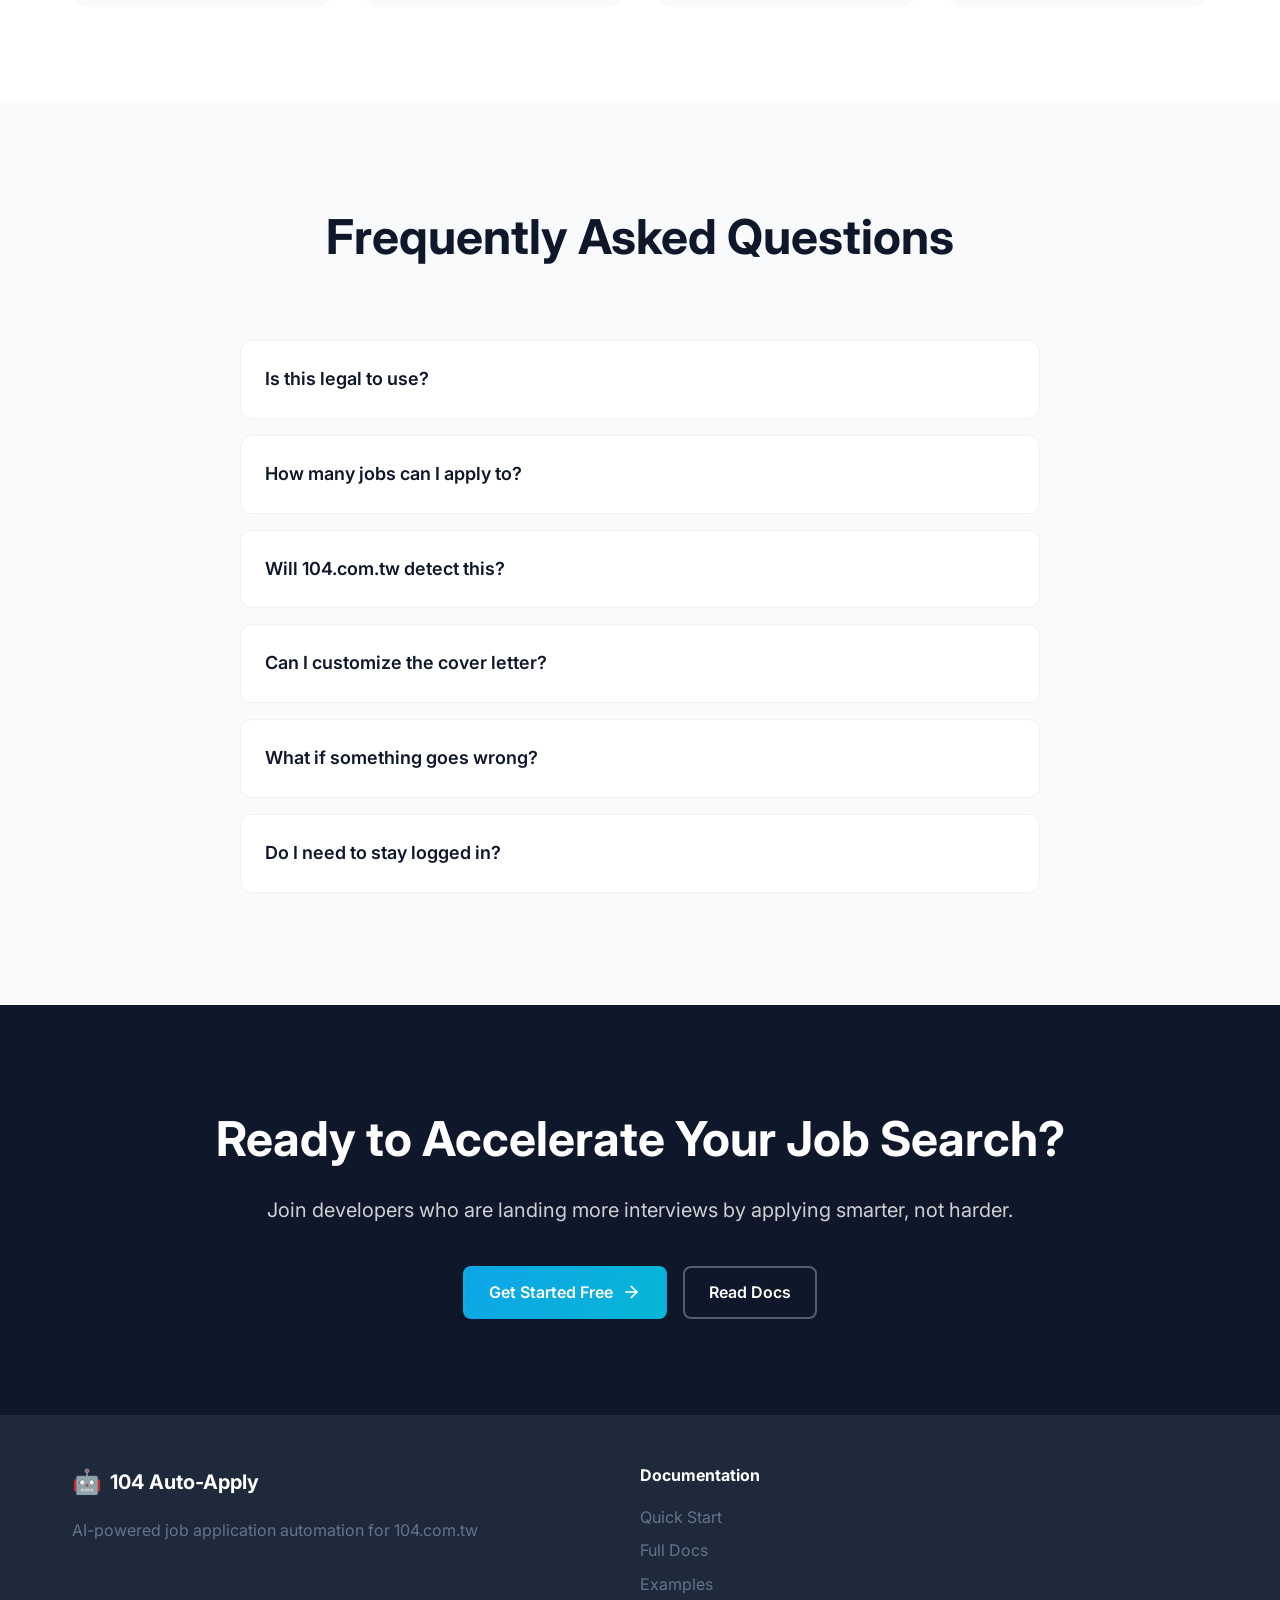
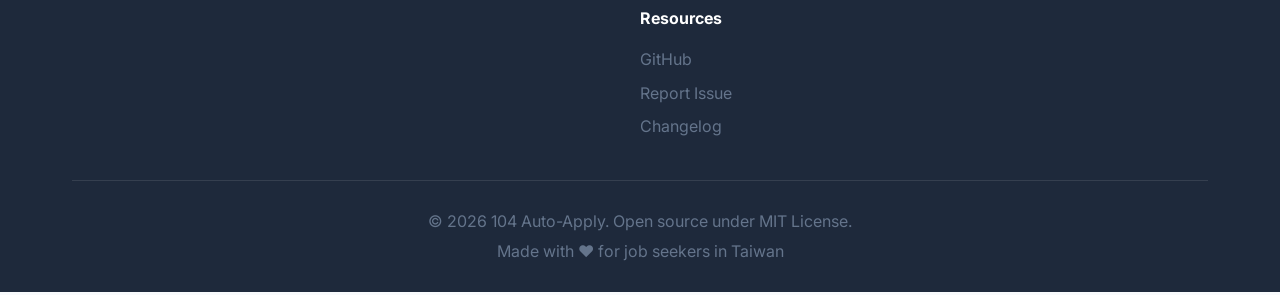
==== commit c80d2ebd: "Add Claude Code marketplace installation method Added comprehensive Claude Code /plugin installation" ====
--- a/docs/index.html
+++ b/docs/index.html
@@ -24,6 +24,7 @@
                         <a href="#features">Features</a>
                         <a href="#how-it-works">How It Works</a>
                         <a href="#docs">Docs</a>
+                        <a href="index_zh.html" class="language-switch">繁體中文</a>
                         <a href="https://github.com/yennanliu/104Skill" target="_blank" class="btn-secondary">
                             <svg width="20" height="20" viewBox="0 0 16 16" fill="currentColor">
                                 <path d="M8 0C3.58 0 0 3.58 0 8c0 3.54 2.29 6.53 5.47 7.59.4.07.55-.17.55-.38 0-.19-.01-.82-.01-1.49-2.01.37-2.53-.49-2.69-.94-.09-.23-.48-.94-.82-1.13-.28-.15-.68-.52-.01-.53.63-.01 1.08.58 1.23.82.72 1.21 1.87.87 2.33.66.07-.52.28-.87.51-1.07-1.78-.2-3.64-.89-3.64-3.95 0-.87.31-1.59.82-2.15-.08-.2-.36-1.02.08-2.12 0 0 .67-.21 2.2.82.64-.18 1.32-.27 2-.27.68 0 1.36.09 2 .27 1.53-1.04 2.2-.82 2.2-.82.44 1.1.16 1.92.08 2.12.51.56.82 1.27.82 2.15 0 3.07-1.87 3.75-3.65 3.95.29.25.54.73.54 1.48 0 1.07-.01 1.93-.01 2.2 0 .21.15.46.55.38A8.013 8.013 0 0016 8c0-4.42-3.58-8-8-8z"/>
@@ -219,18 +220,22 @@
                         <div class="terminal-body">
                             <div class="terminal-line">
                                 <span class="prompt">$</span>
-                                <span class="command">git clone https://github.com/yennanliu/104Skill.git</span>
+                                <span class="command">claude</span>
                             </div>
                             <div class="terminal-line">
-                                <span class="prompt">$</span>
-                                <span class="command">cd 104Skill</span>
+                                <span class="prompt">&gt;</span>
+                                <span class="command">/plugin marketplace add yennanliu/104Skill</span>
                             </div>
                             <div class="terminal-line">
-                                <span class="prompt">$</span>
-                                <span class="command">./install.sh</span>
+                                <span class="prompt">&gt;</span>
+                                <span class="command">/plugin install 104-job-auto-apply</span>
                             </div>
                             <div class="terminal-line output">
                                 <span class="success">✅ Installation Complete!</span>
+                            </div>
+                            <div class="terminal-line">
+                                <span class="prompt">&gt;</span>
+                                <span class="command">/104-job-auto-apply</span>
                             </div>
                         </div>
                     </div>
--- a/docs/styles.css
+++ b/docs/styles.css
@@ -41,6 +41,10 @@
     overflow-x: hidden;
 }
 
+html[lang="zh-TW"] body {
+    font-family: 'Noto Sans TC', var(--font-primary);
+}
+
 .container {
     max-width: 1200px;
     margin: 0 auto;
@@ -97,6 +101,19 @@
     color: var(--primary);
 }
 
+.language-switch {
+    padding: 0.5rem 1rem;
+    border-radius: 0.375rem;
+    background: rgba(14, 165, 233, 0.1);
+    color: var(--primary) !important;
+    transition: all 0.3s ease;
+}
+
+.language-switch:hover {
+    background: rgba(14, 165, 233, 0.2);
+    transform: translateY(-1px);
+}
+
 /* Buttons */
 .btn-primary,
 .btn-secondary,
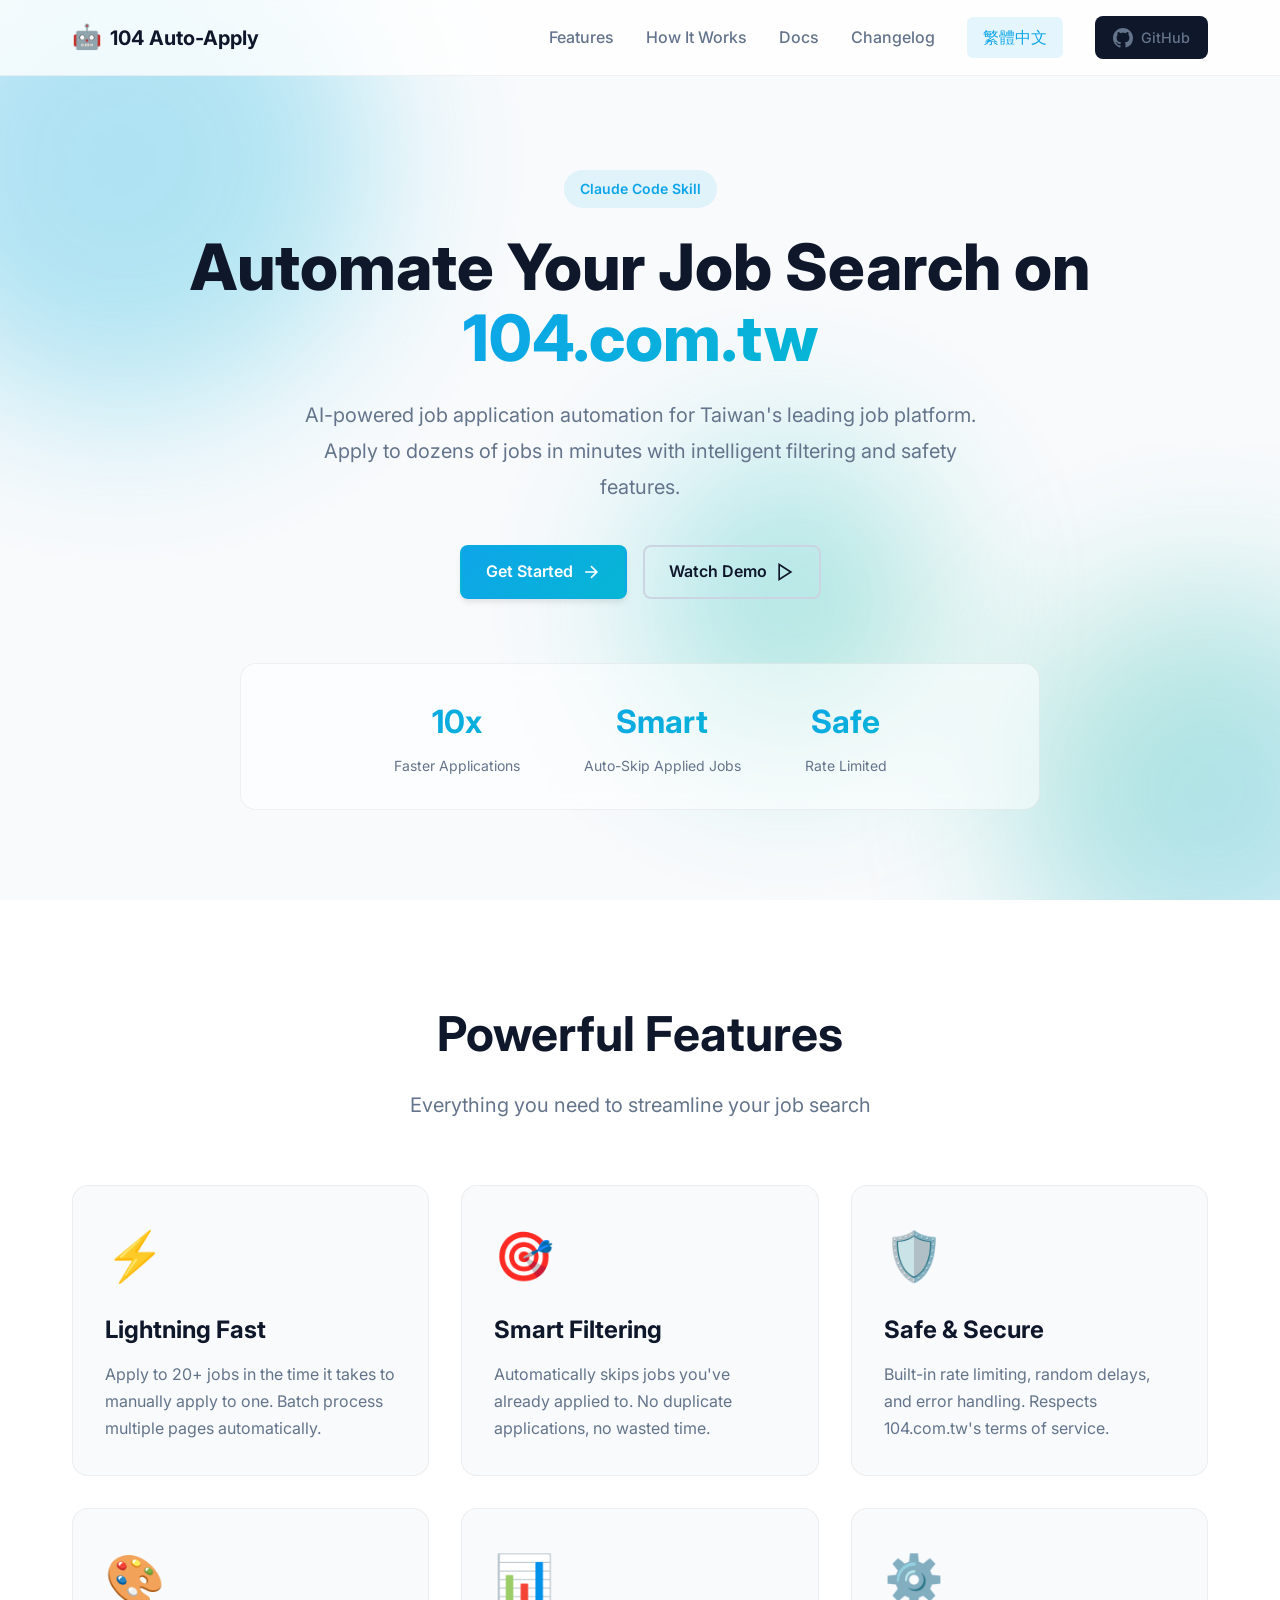
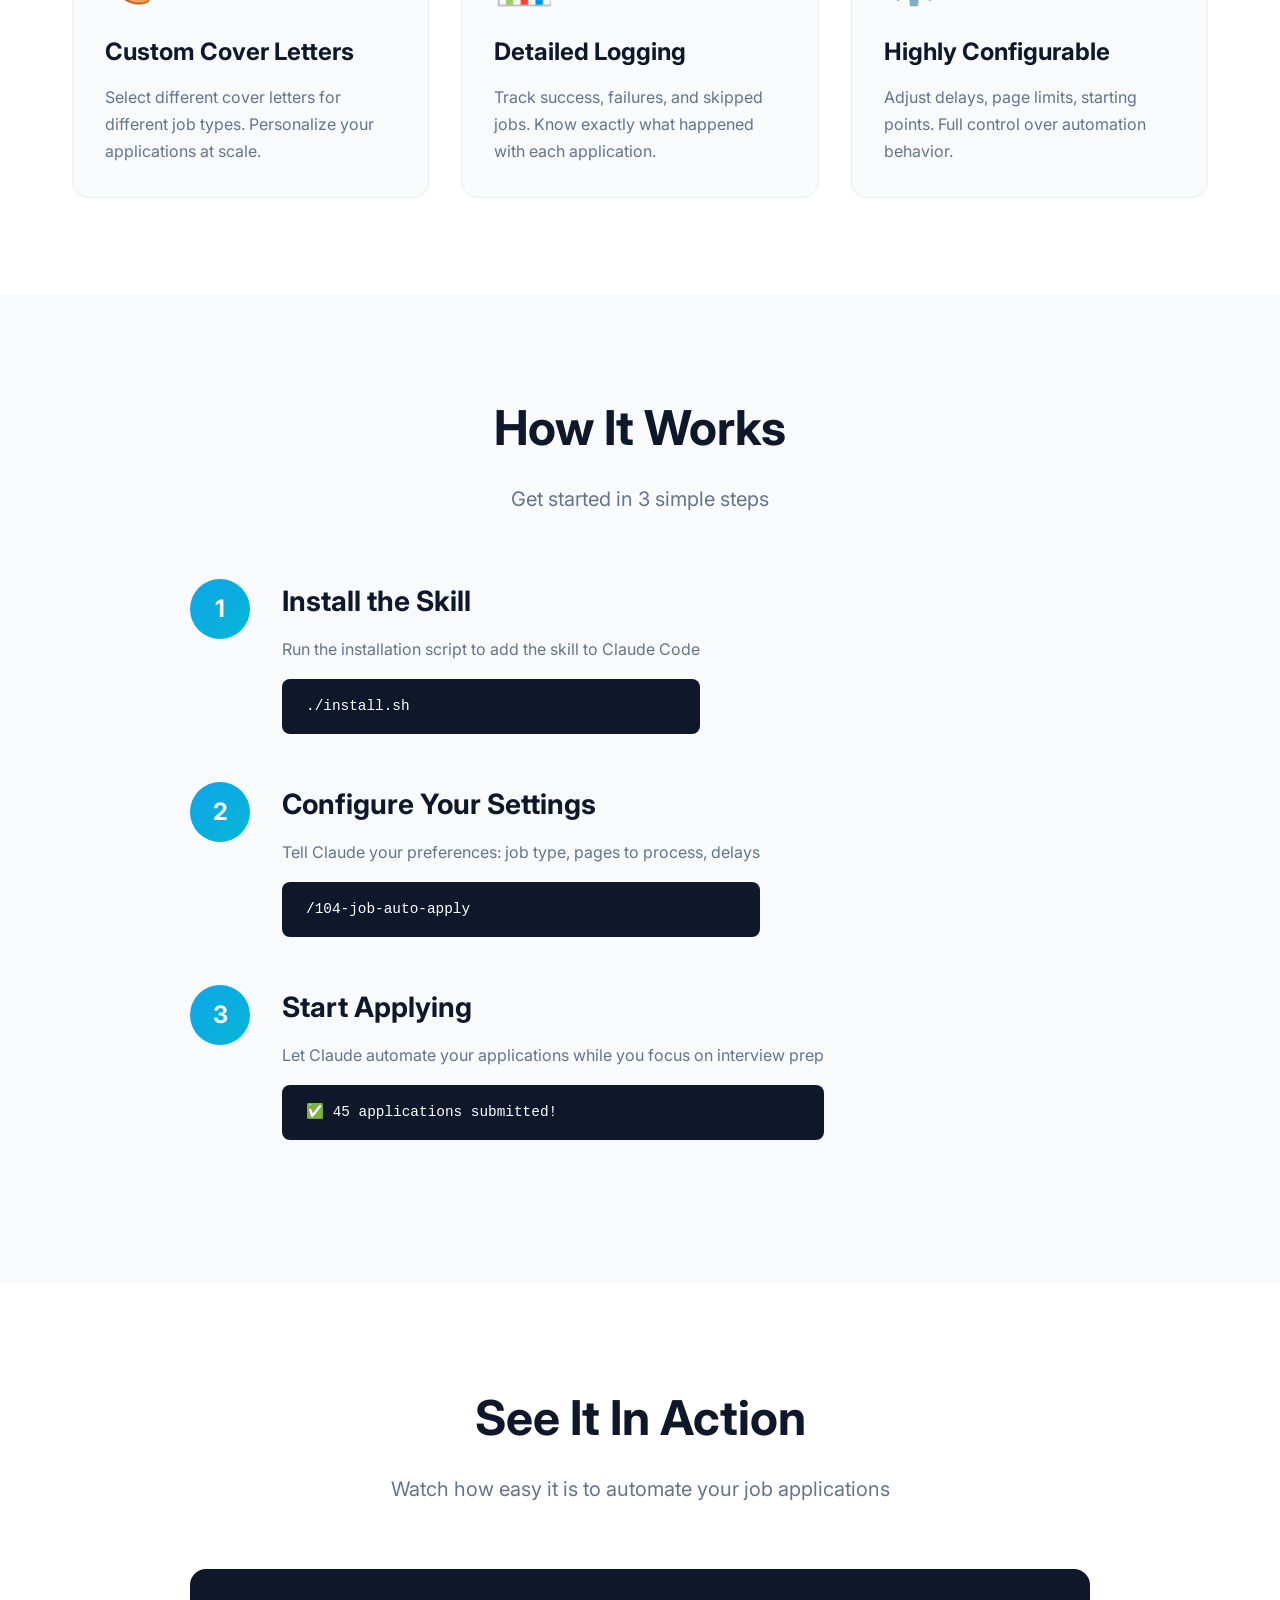
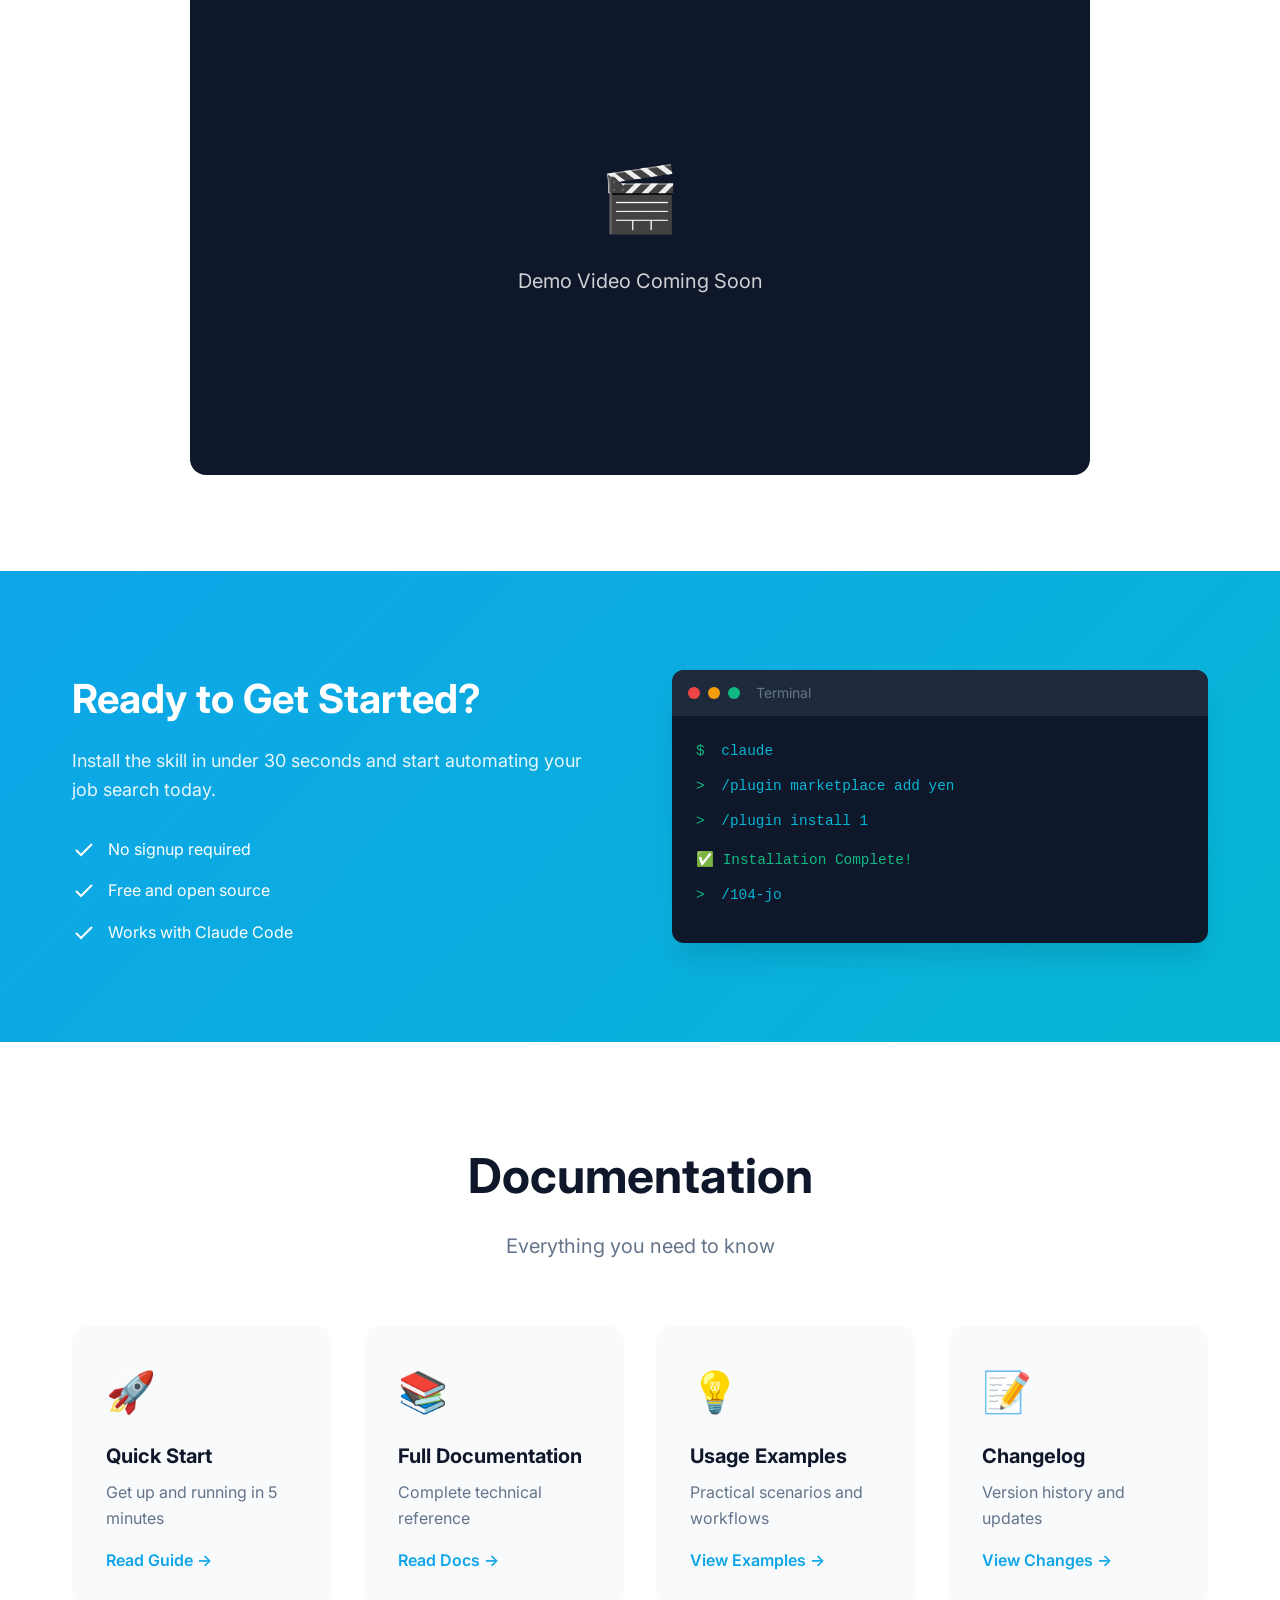
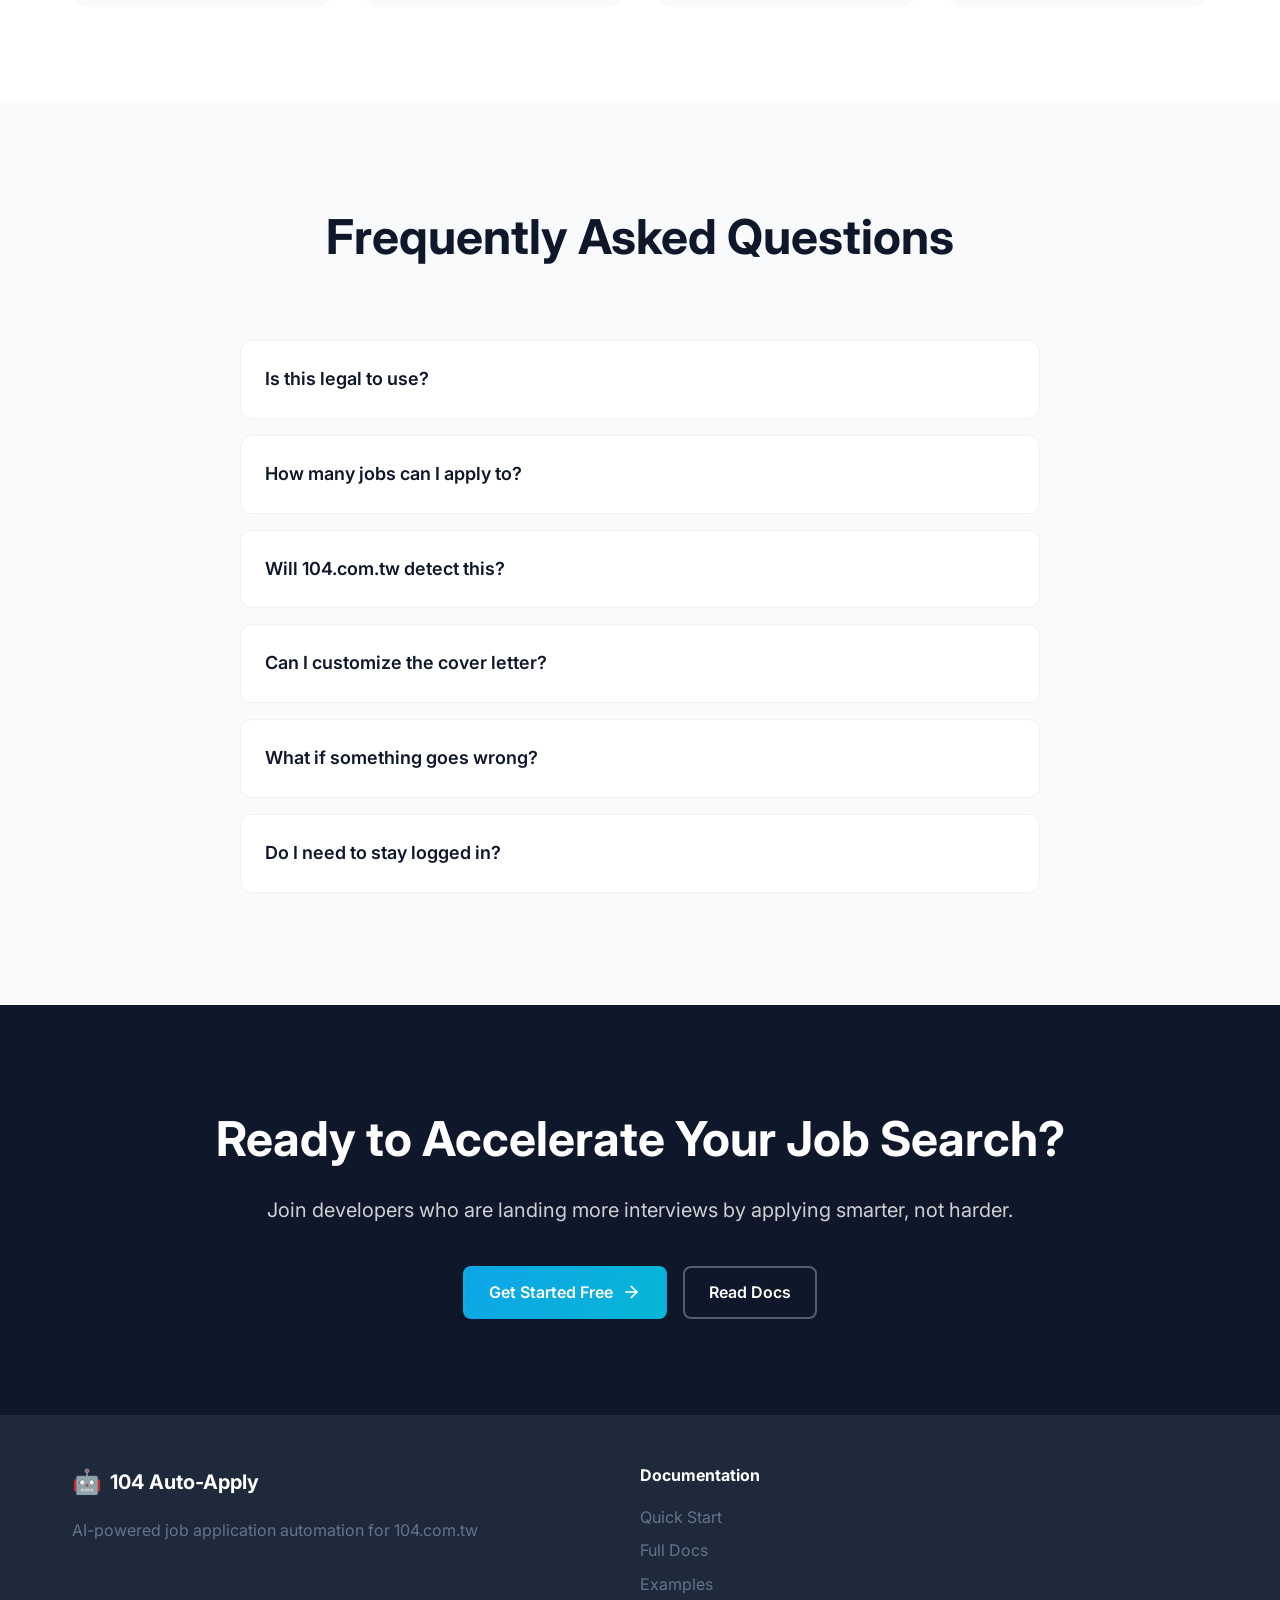
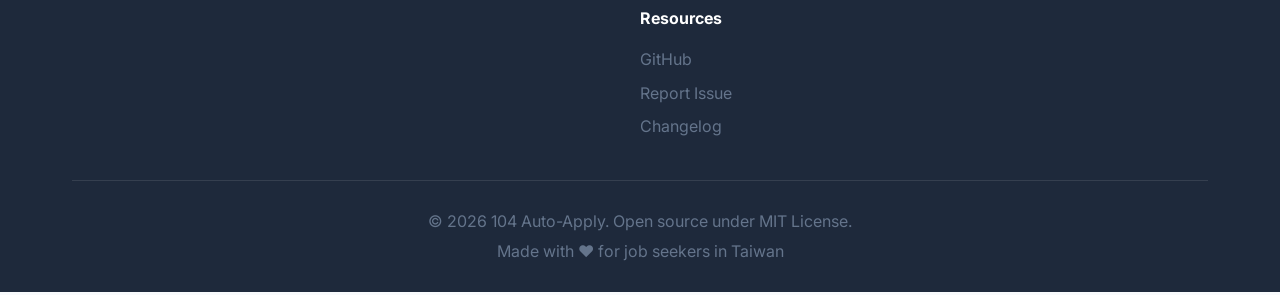
==== commit 6de025f1: "Add marketplace auto-deploy and changelog GitHub Page - test.yml: add deploy-marketplace job that cr" ====
--- a/docs/index.html
+++ b/docs/index.html
@@ -24,6 +24,7 @@
                         <a href="#features">Features</a>
                         <a href="#how-it-works">How It Works</a>
                         <a href="#docs">Docs</a>
+                        <a href="changelog.html">Changelog</a>
                         <a href="index_zh.html" class="language-switch">繁體中文</a>
                         <a href="https://github.com/yennanliu/104Skill" target="_blank" class="btn-secondary">
                             <svg width="20" height="20" viewBox="0 0 16 16" fill="currentColor">
